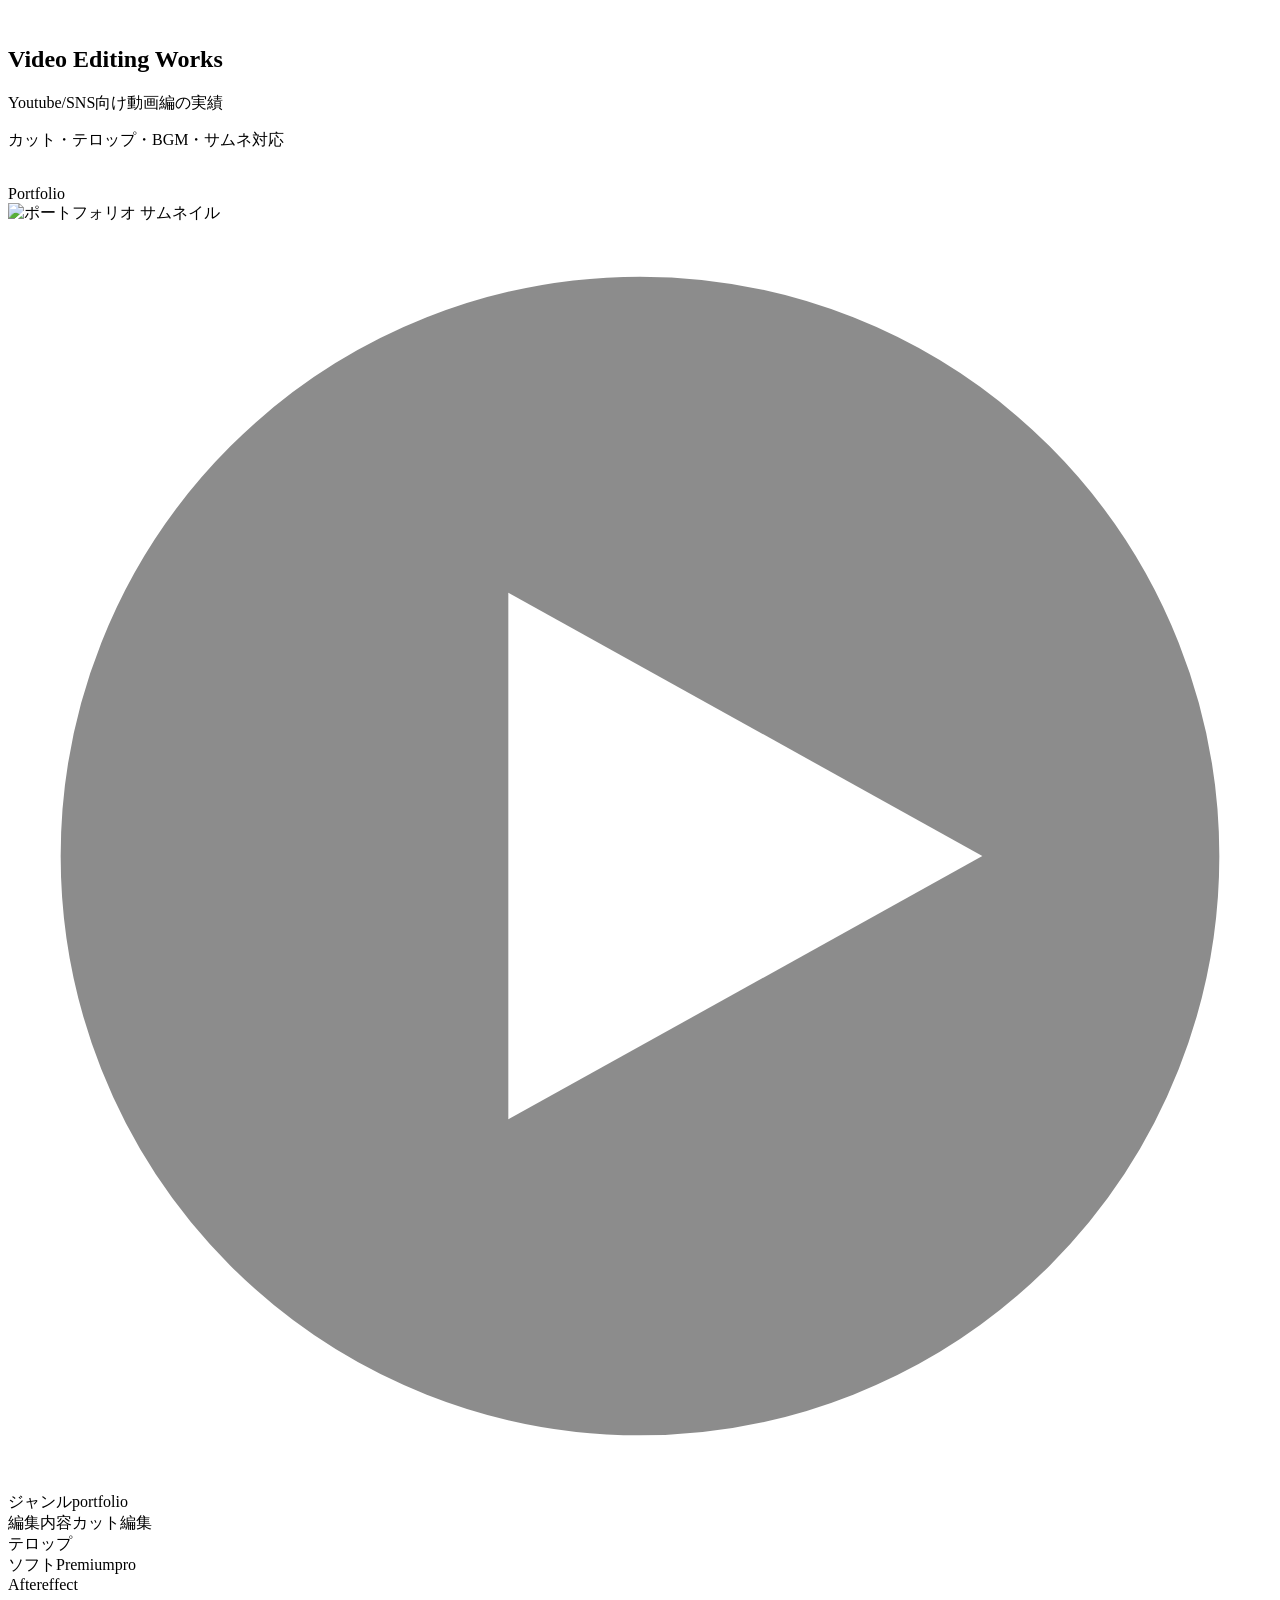
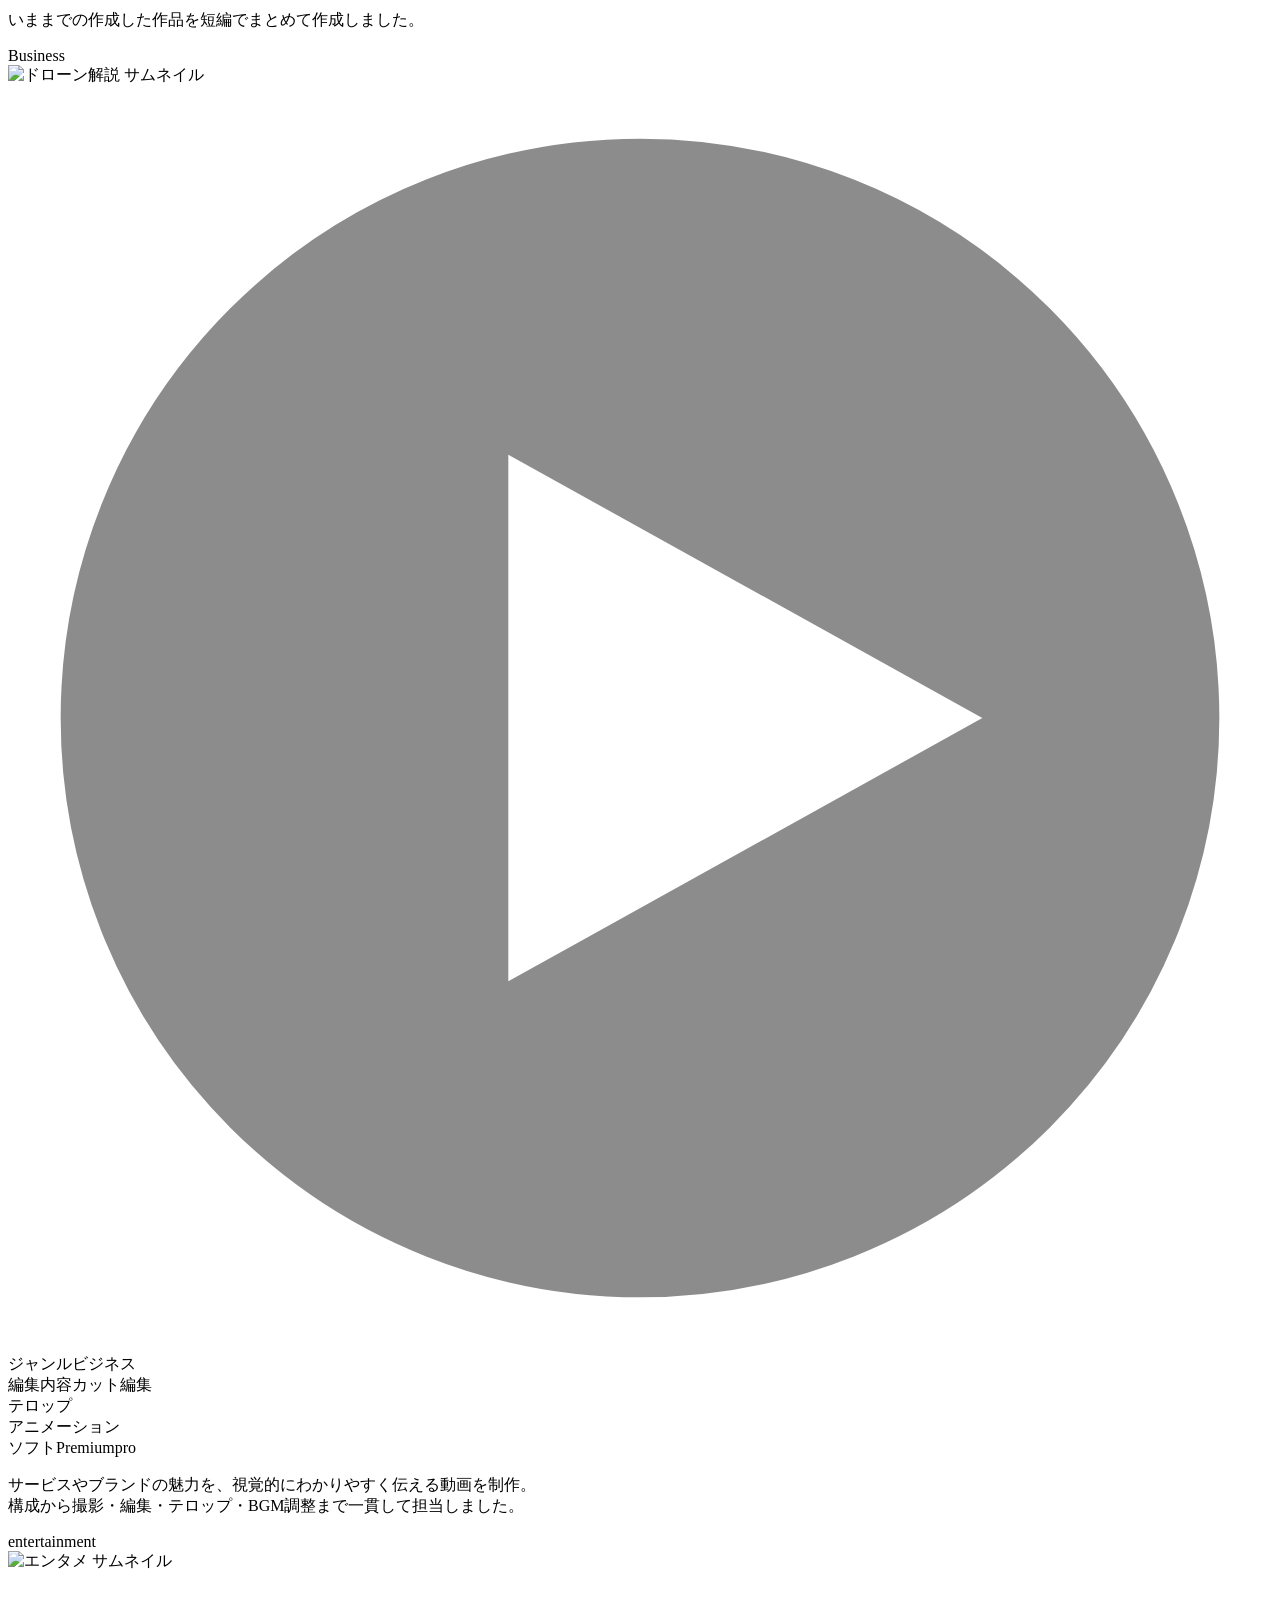
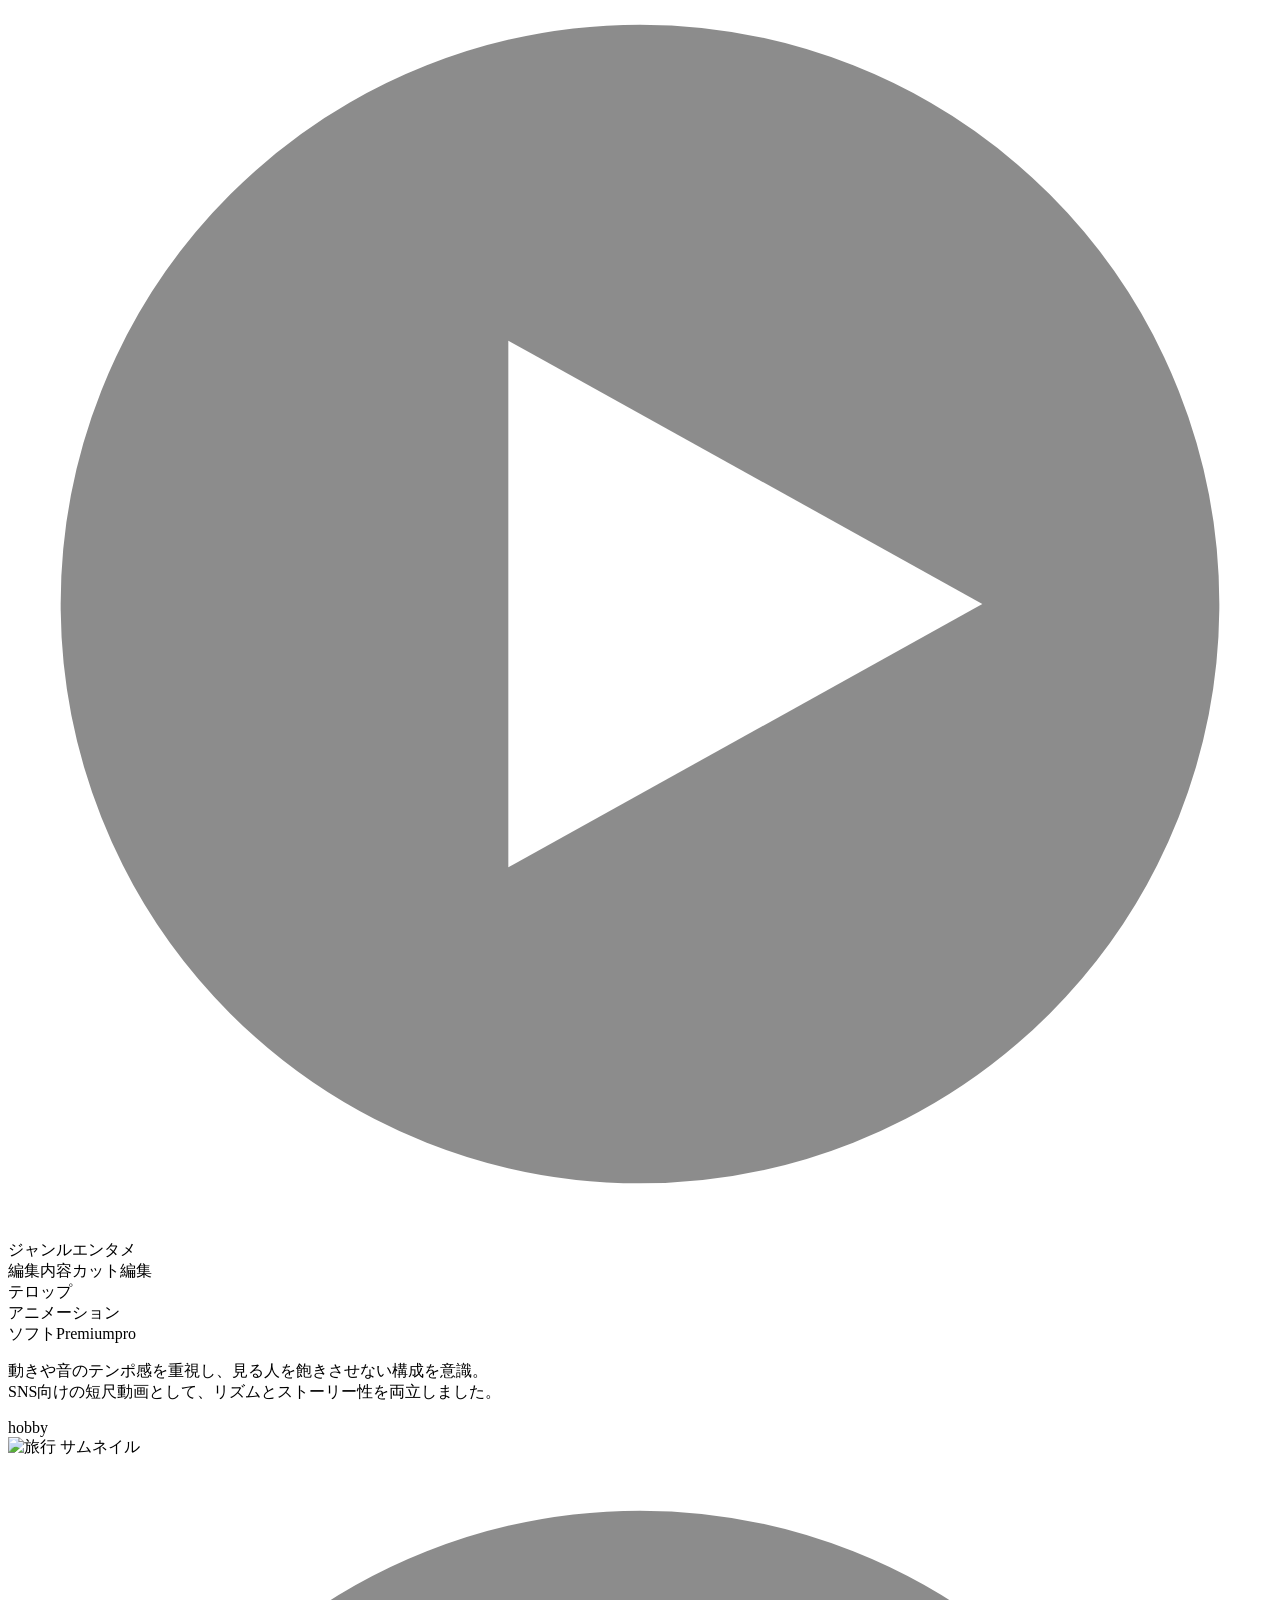
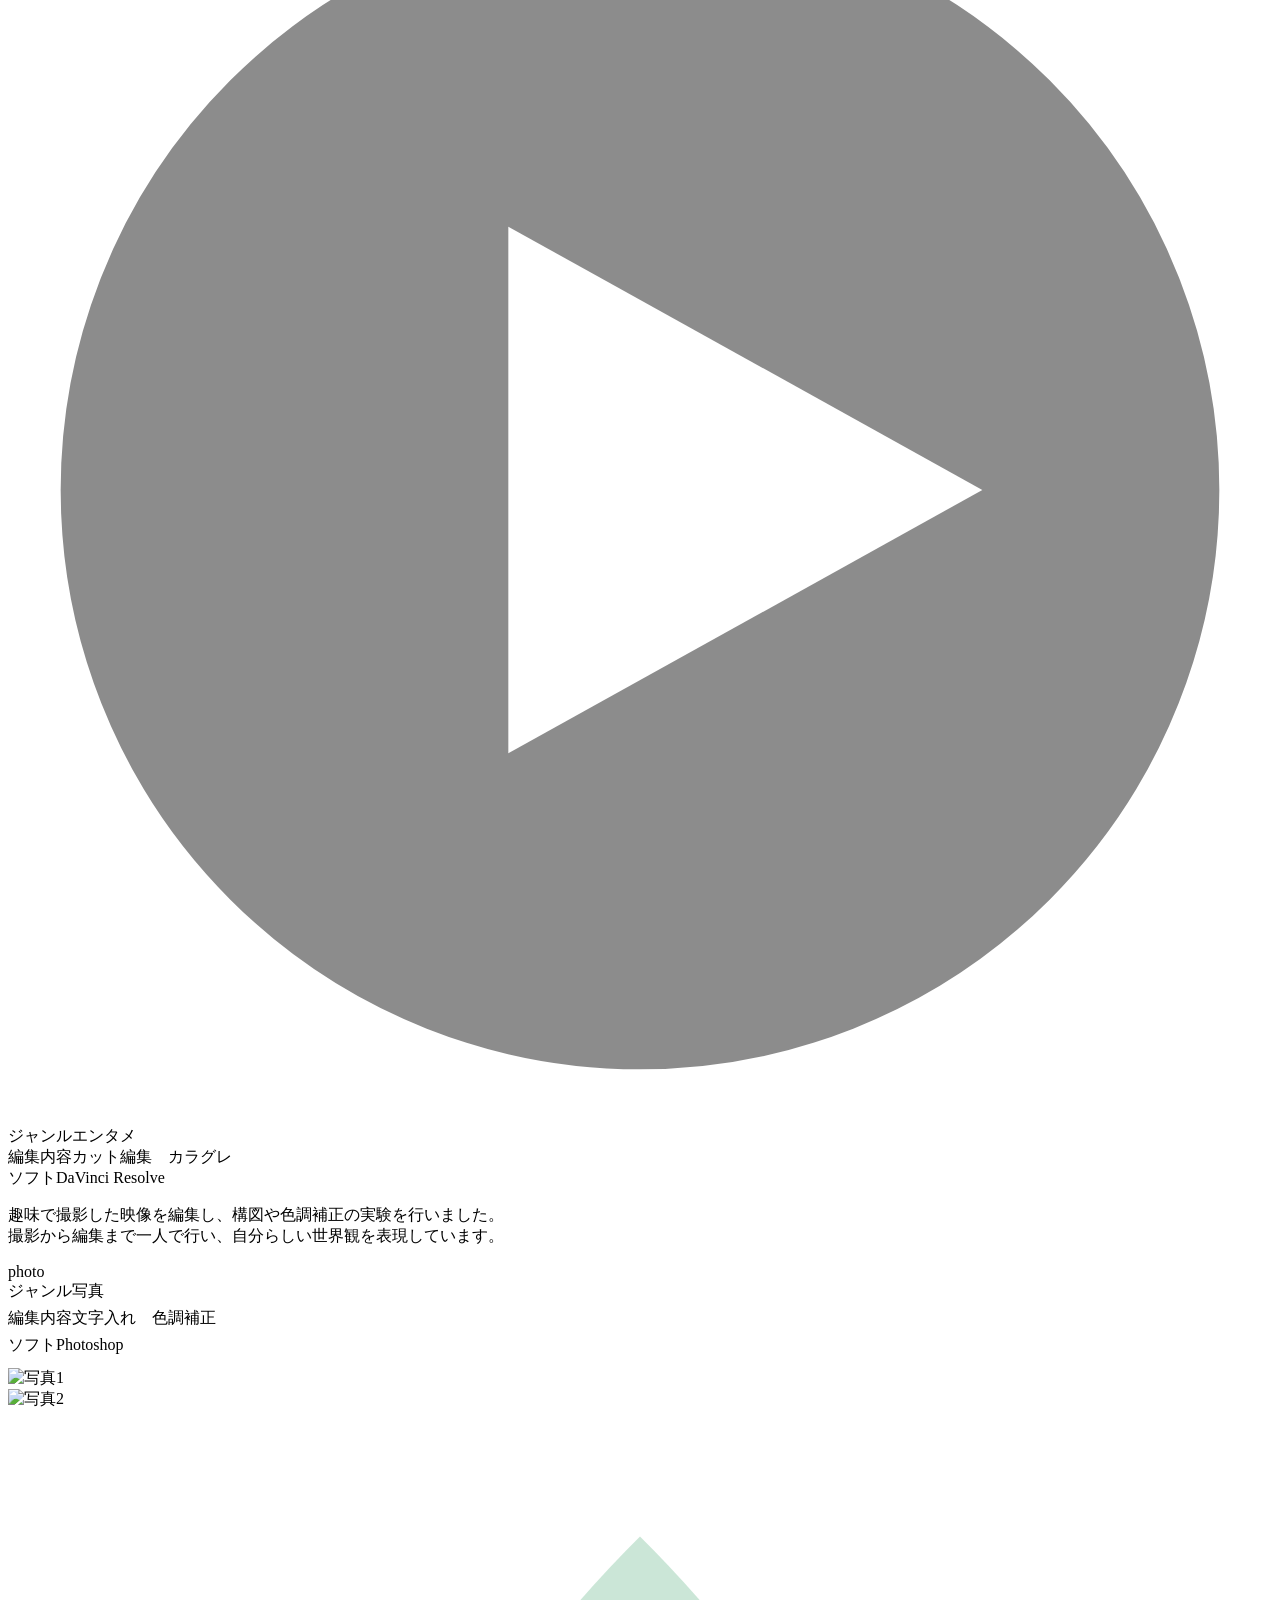
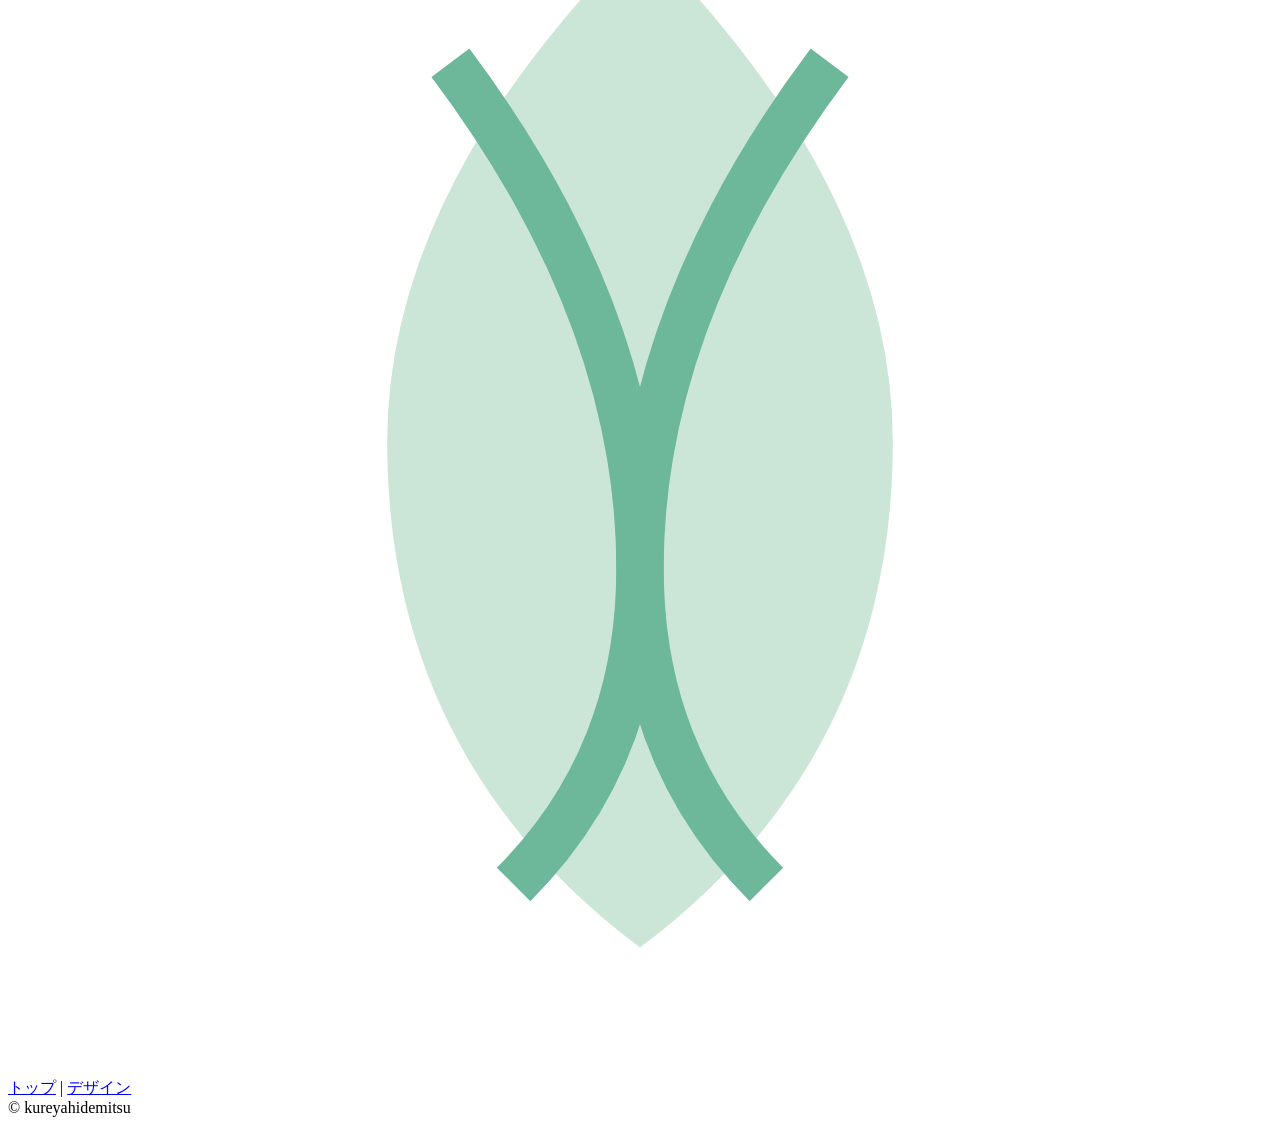
==== index.html @ 7ff2f2a1 "Update index.html" ====
<!DOCTYPE html>
<html lang="ja">
<head>
  <meta charset="UTF-8">
  <meta name="viewport" content="width=device-width, initial-scale=1.0">
  <title>Video Editing Works | kureyahidemitsu</title>
  <link rel="preconnect" href="https://fonts.googleapis.com">
  <link href="https://fonts.googleapis.com/css2?family=Montserrat:wght@400;600;700;800&family=Noto+Sans+JP:wght@400;500;700&family=Caveat:wght@500;700&display=swap" rel="stylesheet">
  <link rel="stylesheet" href="video-works.css">
</head>
<body>

  <div class="deco-circle deco-1"></div>
  <div class="deco-circle deco-2"></div>

  <!-- HERO -->
  <section class="page-hero">
    <div class="leaf-top"><img src="image/25232894.png" alt=""></div>
    <div class="hero-inner">
      <h1 class="page-hero-title">
        <span class="script">Video Editing </span><span class="bold">Works</span>
      </h1>
      <p class="page-hero-sub">Youtube/SNS向け動画編の実績</p>
      <p class="page-hero-tags">カット・テロップ・BGM・サムネ対応</p>
    </div>
    <div class="leaf-bottom"><img src="image/25232894.png" alt=""></div>
  </section>

  <!-- ════ PORTFOLIO ════ -->
  <div class="section-card">
    <div class="section-title">Portfolio</div>
    <div class="work-row">
      <!-- ▼ サムネクリックで動画再生 data-youtube="YouTube動画ID" -->
      <!-- ▼ サムネクリックでYouTubeを開く -->
      <div class="work-thumb video-trigger" data-url="https://www.youtube.com/watch?v=vGlNujuPwV0">
        <img src="image/portfolio.jpg" alt="ポートフォリオ サムネイル">
        <div class="play-btn">
          <svg viewBox="0 0 48 48"><circle cx="24" cy="24" r="23" fill="rgba(0,0,0,0.45)" stroke="#fff" stroke-width="2"/><polygon points="19,14 37,24 19,34" fill="#fff"/></svg>
        </div>
      </div>
      <div class="work-meta">
        <div class="meta-row"><span class="meta-label">ジャンル</span><span class="meta-value">portfolio</span></div>
        <div class="meta-row"><span class="meta-label">編集内容</span><span class="meta-value">カット編集<br>テロップ</span></div>
        <div class="meta-row"><span class="meta-label">ソフト</span><span class="meta-value">Premiumpro<br>Aftereffect</span></div>
      </div>
    </div>
    <p class="work-desc">いままでの作成した作品を短編でまとめて作成しました。</p>
  </div>

  <!-- ════ BUSINESS ════ -->
  <div class="section-card">
    <div class="section-title">Business</div>
    <div class="work-row">
      <!-- ▼ ビジネス動画 -->
      <div class="work-thumb video-trigger" data-url="https://www.youtube.com/watch?v=DeKPi0-vXBs">
        <img src="image/drone thumbnail.png" alt="ドローン解説 サムネイル">
        <div class="play-btn">
          <svg viewBox="0 0 48 48"><circle cx="24" cy="24" r="23" fill="rgba(0,0,0,0.45)" stroke="#fff" stroke-width="2"/><polygon points="19,14 37,24 19,34" fill="#fff"/></svg>
        </div>
      </div>
      <div class="work-meta">
        <div class="meta-row"><span class="meta-label">ジャンル</span><span class="meta-value">ビジネス</span></div>
        <div class="meta-row"><span class="meta-label">編集内容</span><span class="meta-value">カット編集<br>テロップ<br>アニメーション</span></div>
        <div class="meta-row"><span class="meta-label">ソフト</span><span class="meta-value">Premiumpro</span></div>
      </div>
    </div>
    <p class="work-desc">サービスやブランドの魅力を、視覚的にわかりやすく伝える動画を制作。<br>構成から撮影・編集・テロップ・BGM調整まで一貫して担当しました。</p>
  </div>

  <!-- ════ ENTERTAINMENT ════ -->
  <div class="section-card">
    <div class="section-title">entertainment</div>
    <div class="work-row">
      <!-- ▼ エンタメ動画 -->
      <div class="work-thumb video-trigger" data-url="https://www.youtube.com/watch?v=djldzQKYOsw">
        <img src="image/BookNook.png" alt="エンタメ サムネイル">
        <div class="play-btn">
          <svg viewBox="0 0 48 48"><circle cx="24" cy="24" r="23" fill="rgba(0,0,0,0.45)" stroke="#fff" stroke-width="2"/><polygon points="19,14 37,24 19,34" fill="#fff"/></svg>
        </div>
      </div>
      <div class="work-meta">
        <div class="meta-row"><span class="meta-label">ジャンル</span><span class="meta-value">エンタメ</span></div>
        <div class="meta-row"><span class="meta-label">編集内容</span><span class="meta-value">カット編集<br>テロップ<br>アニメーション</span></div>
        <div class="meta-row"><span class="meta-label">ソフト</span><span class="meta-value">Premiumpro</span></div>
      </div>
    </div>
    <p class="work-desc">動きや音のテンポ感を重視し、見る人を飽きさせない構成を意識。<br>SNS向けの短尺動画として、リズムとストーリー性を両立しました。</p>
  </div>

  <!-- ════ HOBBY（動画URLなし → play-btnなし） ════ -->
  <div class="section-card">
    <div class="section-title">hobby</div>
    <div class="work-row">
      <div class="work-thumb video-trigger" data-url="https://www.youtube.com/watch?v=djldzQKYOsw">
        <img src="image/Tottori Sand Dunes.jpeg" alt="旅行 サムネイル">
        <div class="play-btn">
          <svg viewBox="0 0 48 48"><circle cx="24" cy="24" r="23" fill="rgba(0,0,0,0.45)" stroke="#fff" stroke-width="2"/><polygon points="19,14 37,24 19,34" fill="#fff"/></svg>
        </div>
      </div>
      <div class="work-meta">
        <div class="meta-row"><span class="meta-label">ジャンル</span><span class="meta-value">エンタメ</span></div>
        <div class="meta-row"><span class="meta-label">編集内容</span><span class="meta-value">カット編集　カラグレ</span></div>
        <div class="meta-row"><span class="meta-label">ソフト</span><span class="meta-value">DaVinci Resolve</span></div>
      </div>
    </div>
    <p class="work-desc">趣味で撮影した映像を編集し、構図や色調補正の実験を行いました。<br>撮影から編集まで一人で行い、自分らしい世界観を表現しています。</p>
  </div>

  <!-- ════ PHOTO ════ -->
  <div class="section-card">
    <div class="section-title">photo</div>
    <div class="work-meta" style="margin-bottom:12px;">
      <div class="meta-row"><span class="meta-label">ジャンル</span><span class="meta-value">写真</span></div>
      <div class="meta-row" style="margin-top:6px;"><span class="meta-label">編集内容</span><span class="meta-value">文字入れ　色調補正</span></div>
      <div class="meta-row" style="margin-top:6px;"><span class="meta-label">ソフト</span><span class="meta-value">Photoshop</span></div>
    </div>
    <div class="photo-grid">
      <div class="photo-item"><img src="image/P1000456.jpg" alt="写真1"></div>
      <div class="photo-item"><img src="image/Okabe.jpg" alt="写真2"></div>
    </div>
  </div>

  <!-- FOOTER -->
  <footer class="footer-nav">
    <div class="footer-logo-placeholder">
      <svg viewBox="0 0 40 40" fill="none" xmlns="http://www.w3.org/2000/svg">
        <path d="M20 4 Q28 12 28 20 Q28 30 20 36 Q12 30 12 20 Q12 12 20 4Z" fill="#a8d5bc" opacity=".6"/>
        <path d="M14 8 Q20 16 20 24 Q20 30 16 34" stroke="#6db89a" stroke-width="1.5" fill="none"/>
        <path d="M26 8 Q20 16 20 24 Q20 30 24 34" stroke="#6db89a" stroke-width="1.5" fill="none"/>
      </svg>
    </div>
    <div class="footer-links">
      <a href="../index (1).html" class="footer-link">トップ</a>
      <span class="footer-link-sep">|</span>
      <a href="../DigitalDesign/index_design.html" class="footer-link">デザイン</a>
    </div>
    <span class="footer-copy">&copy; kureyahidemitsu</span>
  </footer>

  <script>
    // サムネクリック → YouTubeを新しいタブで開く
    document.querySelectorAll('.video-trigger').forEach(function(el) {
      el.addEventListener('click', function() {
        window.open(this.getAttribute('data-url'), '_blank');
      });
    });
  </script>

</body>
</html>
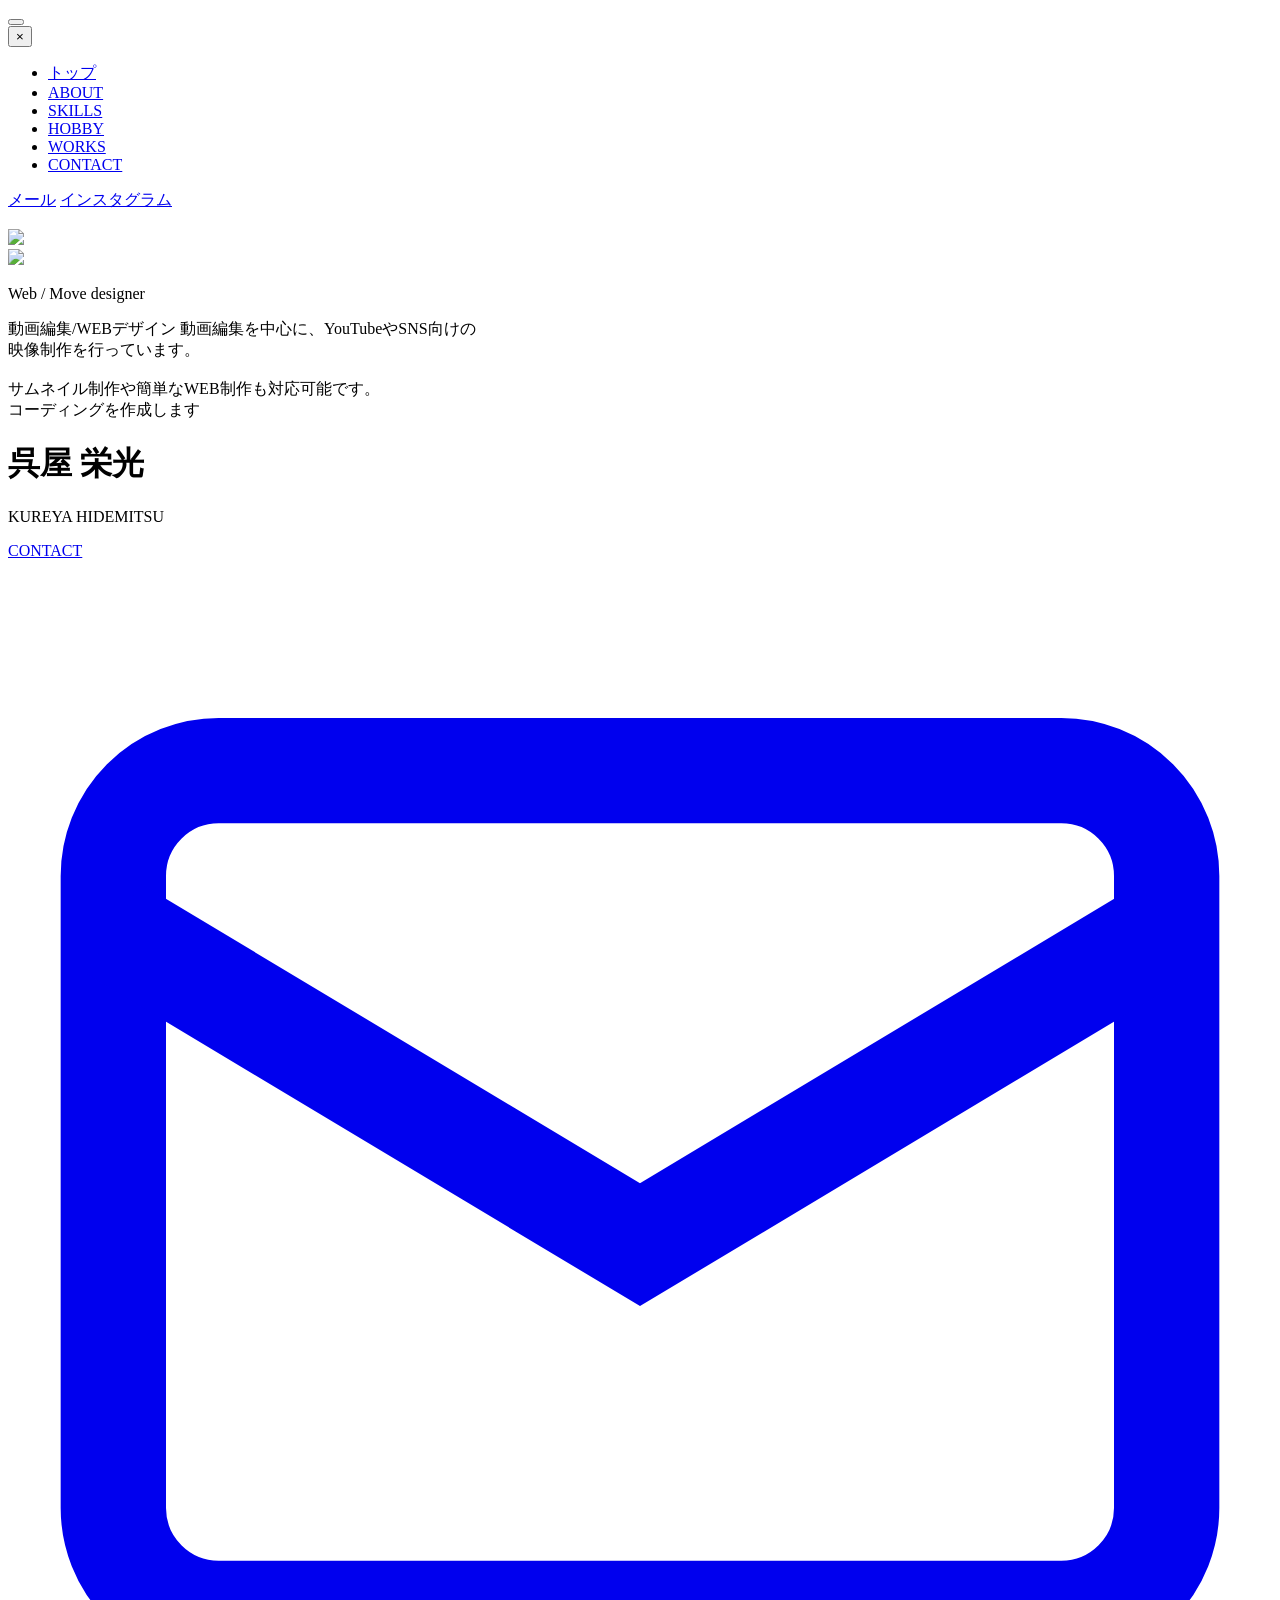
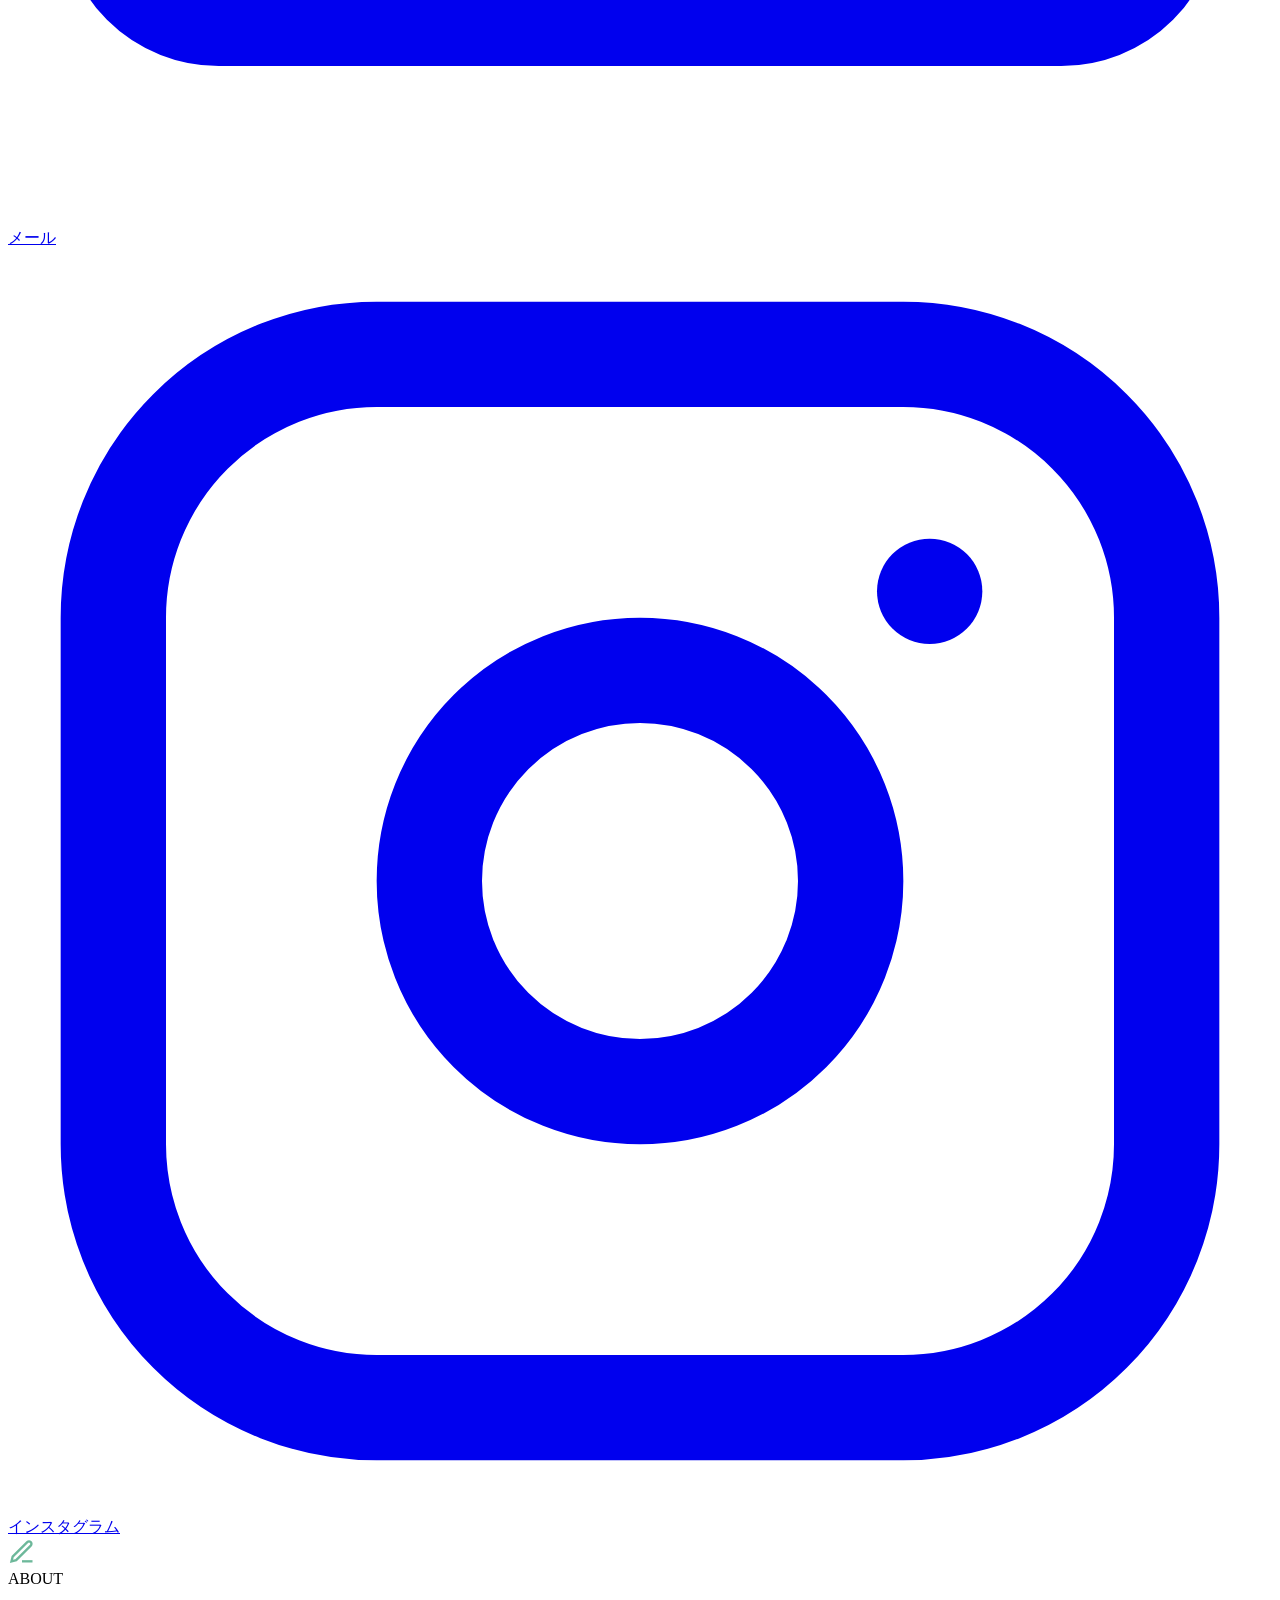
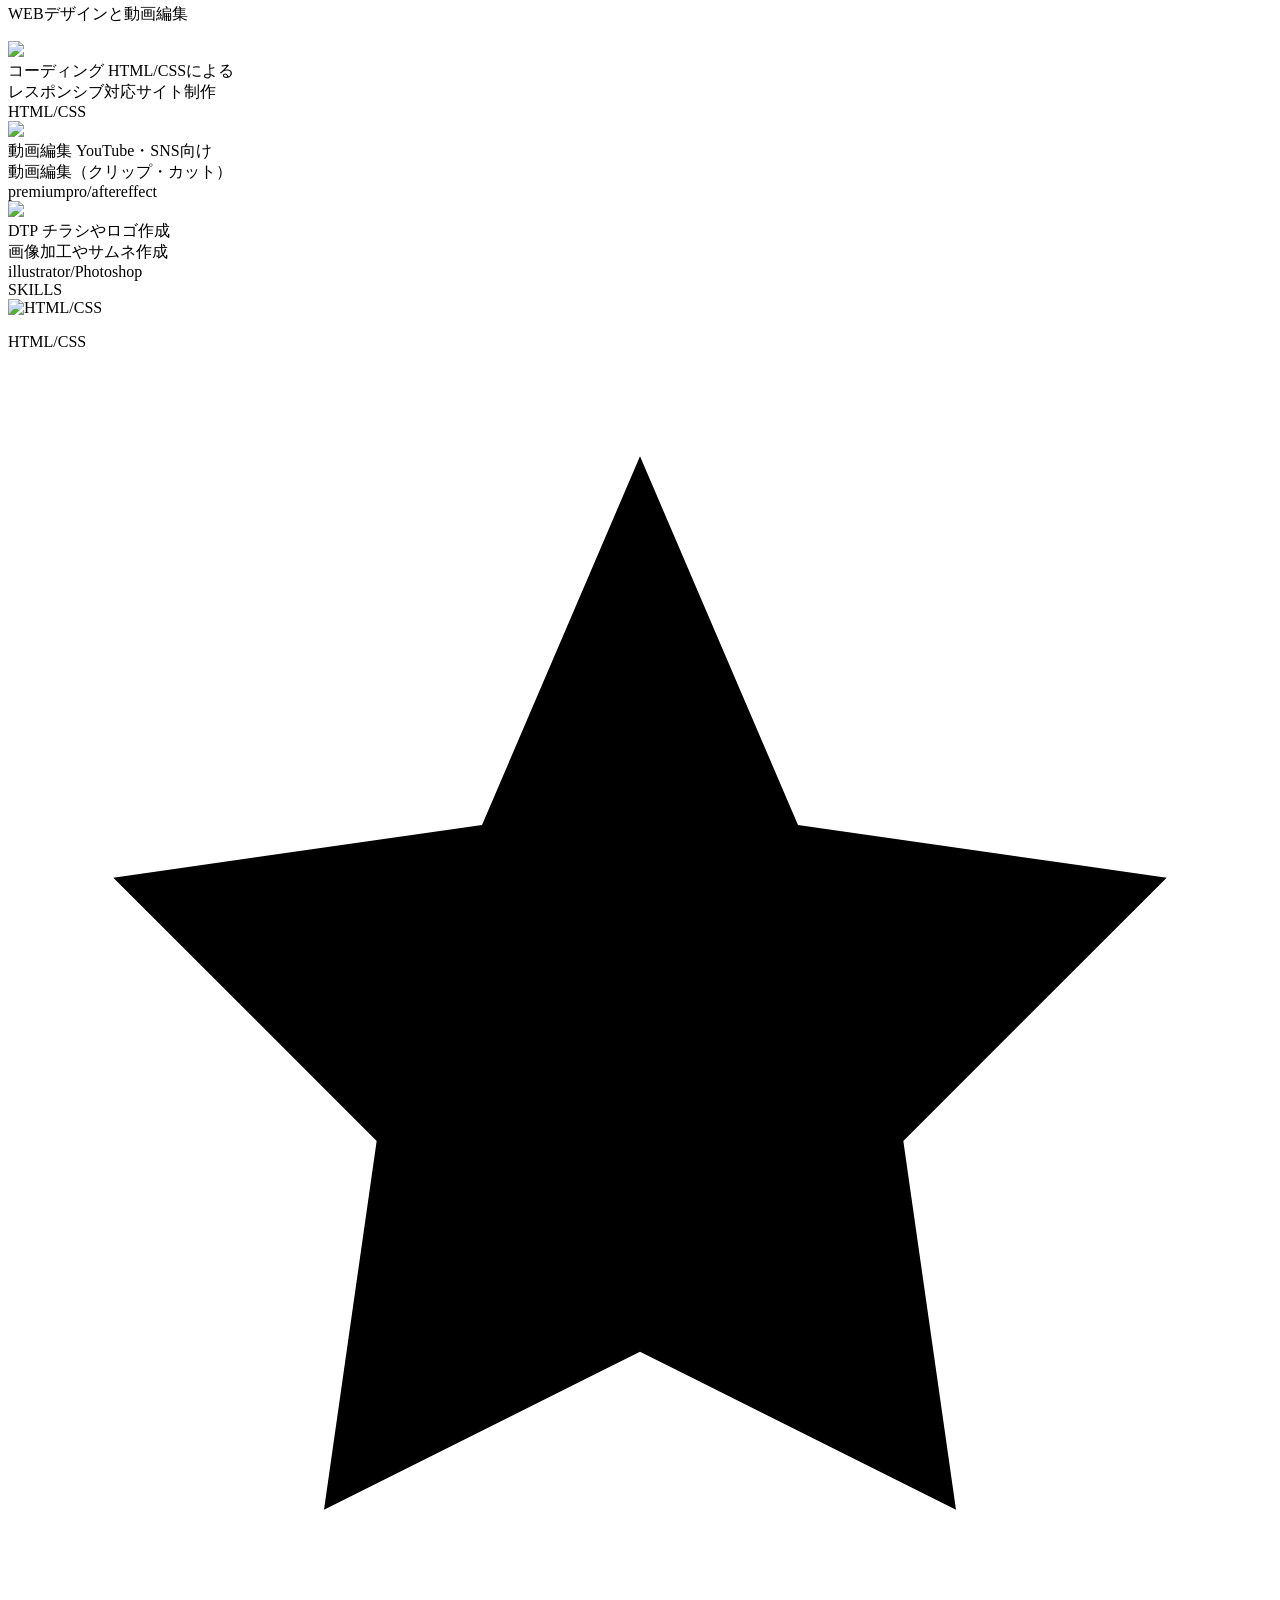
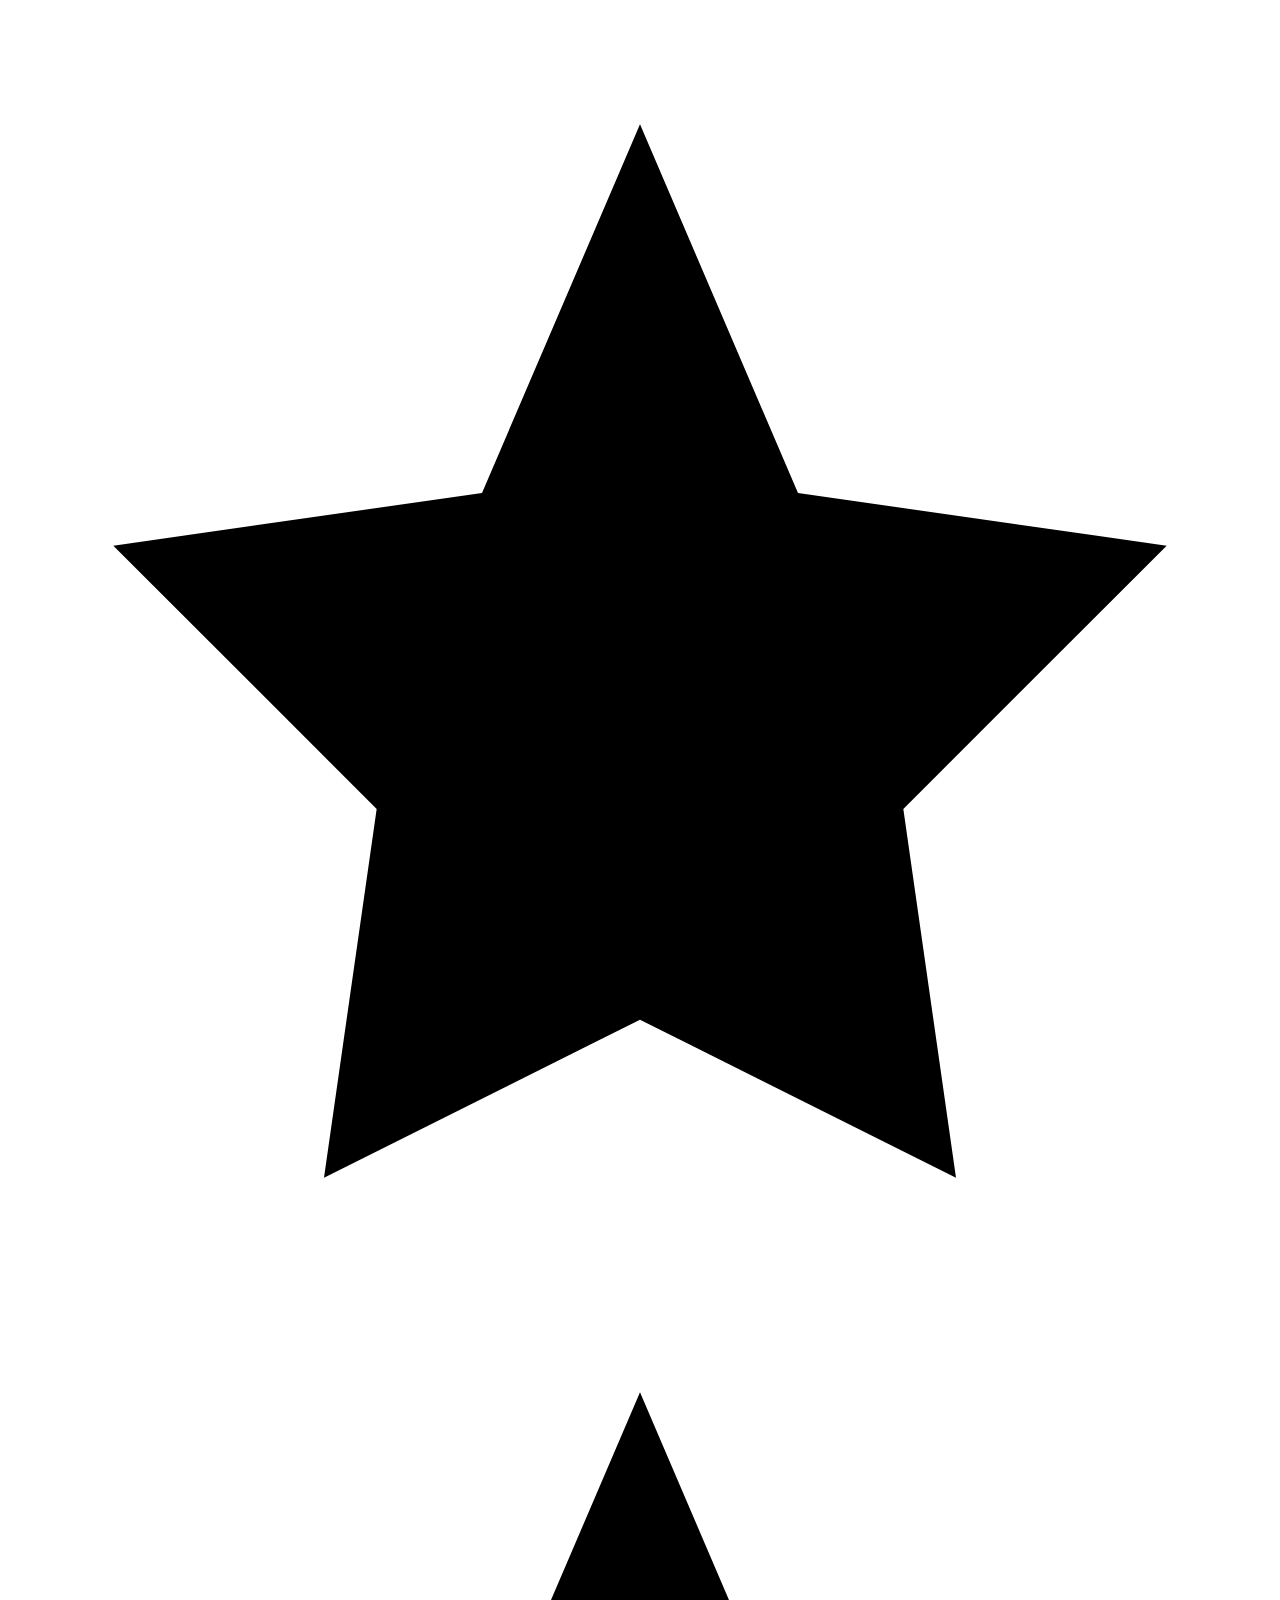
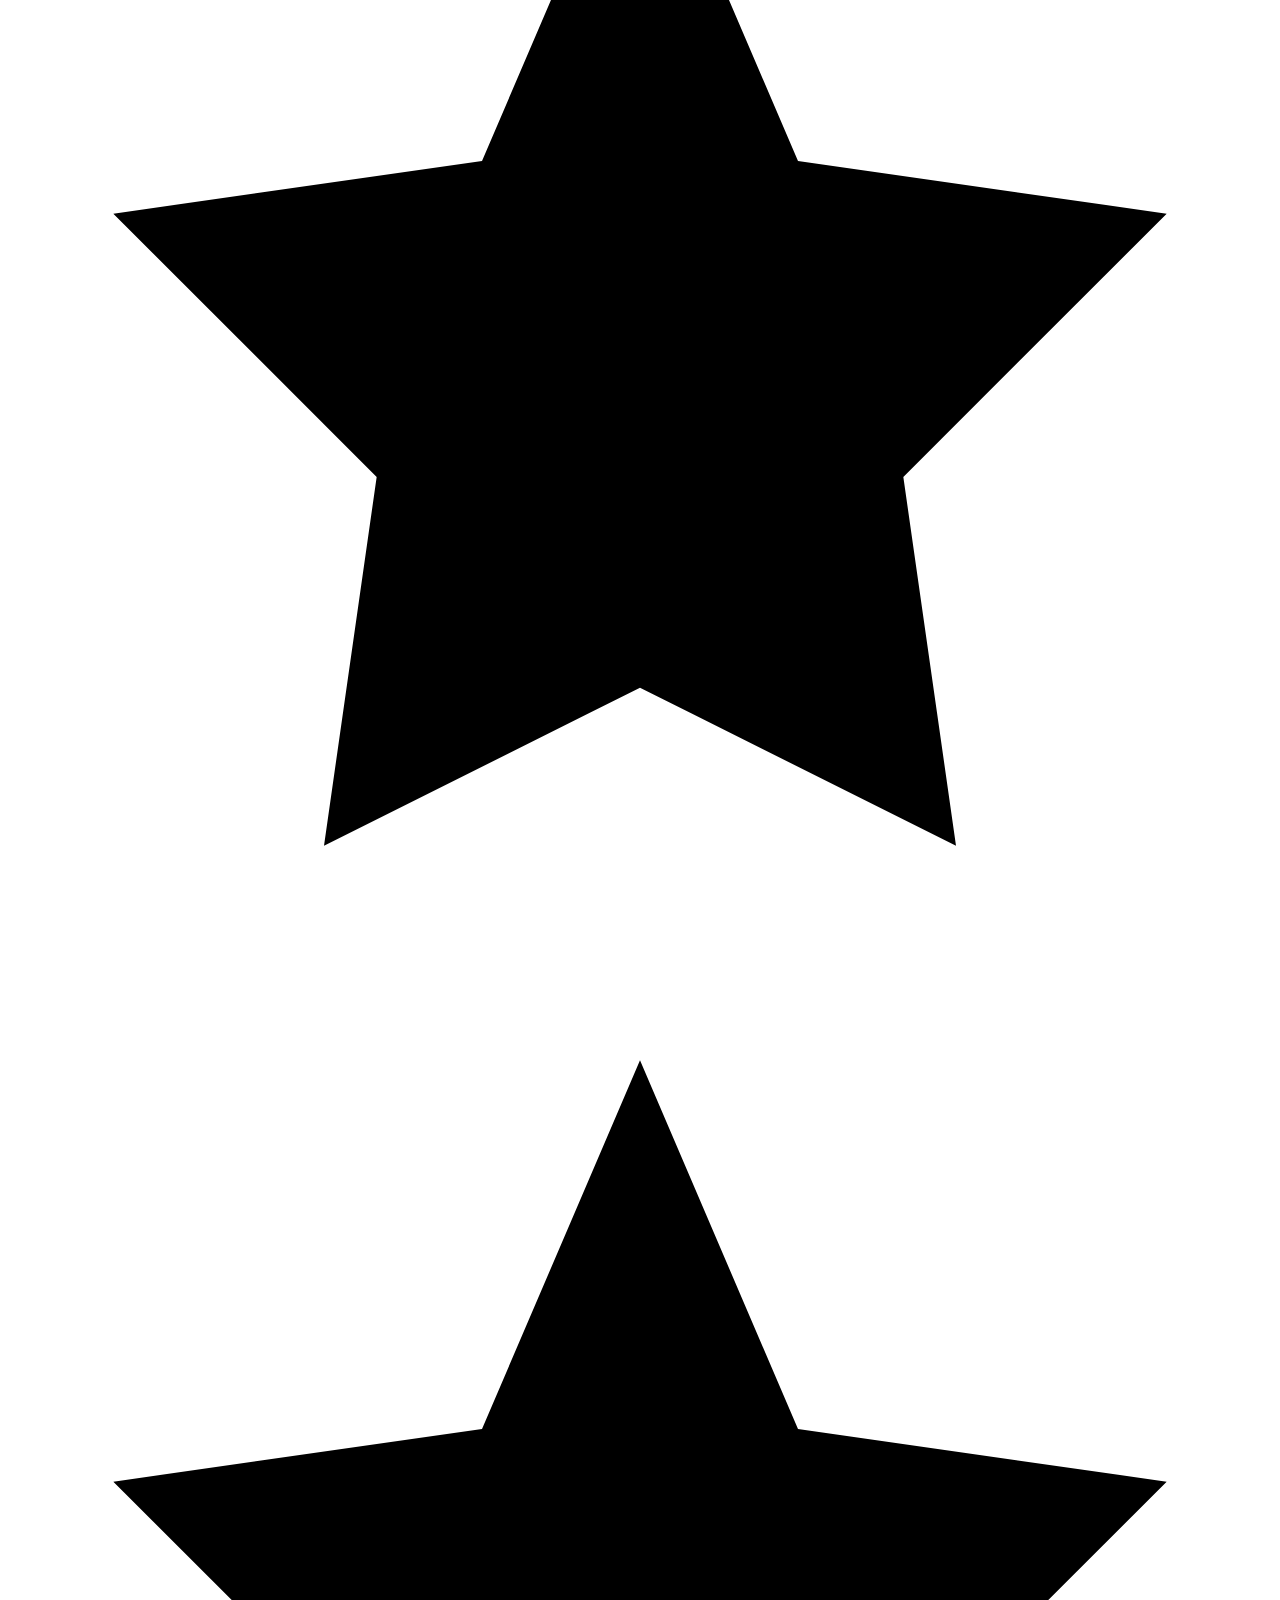
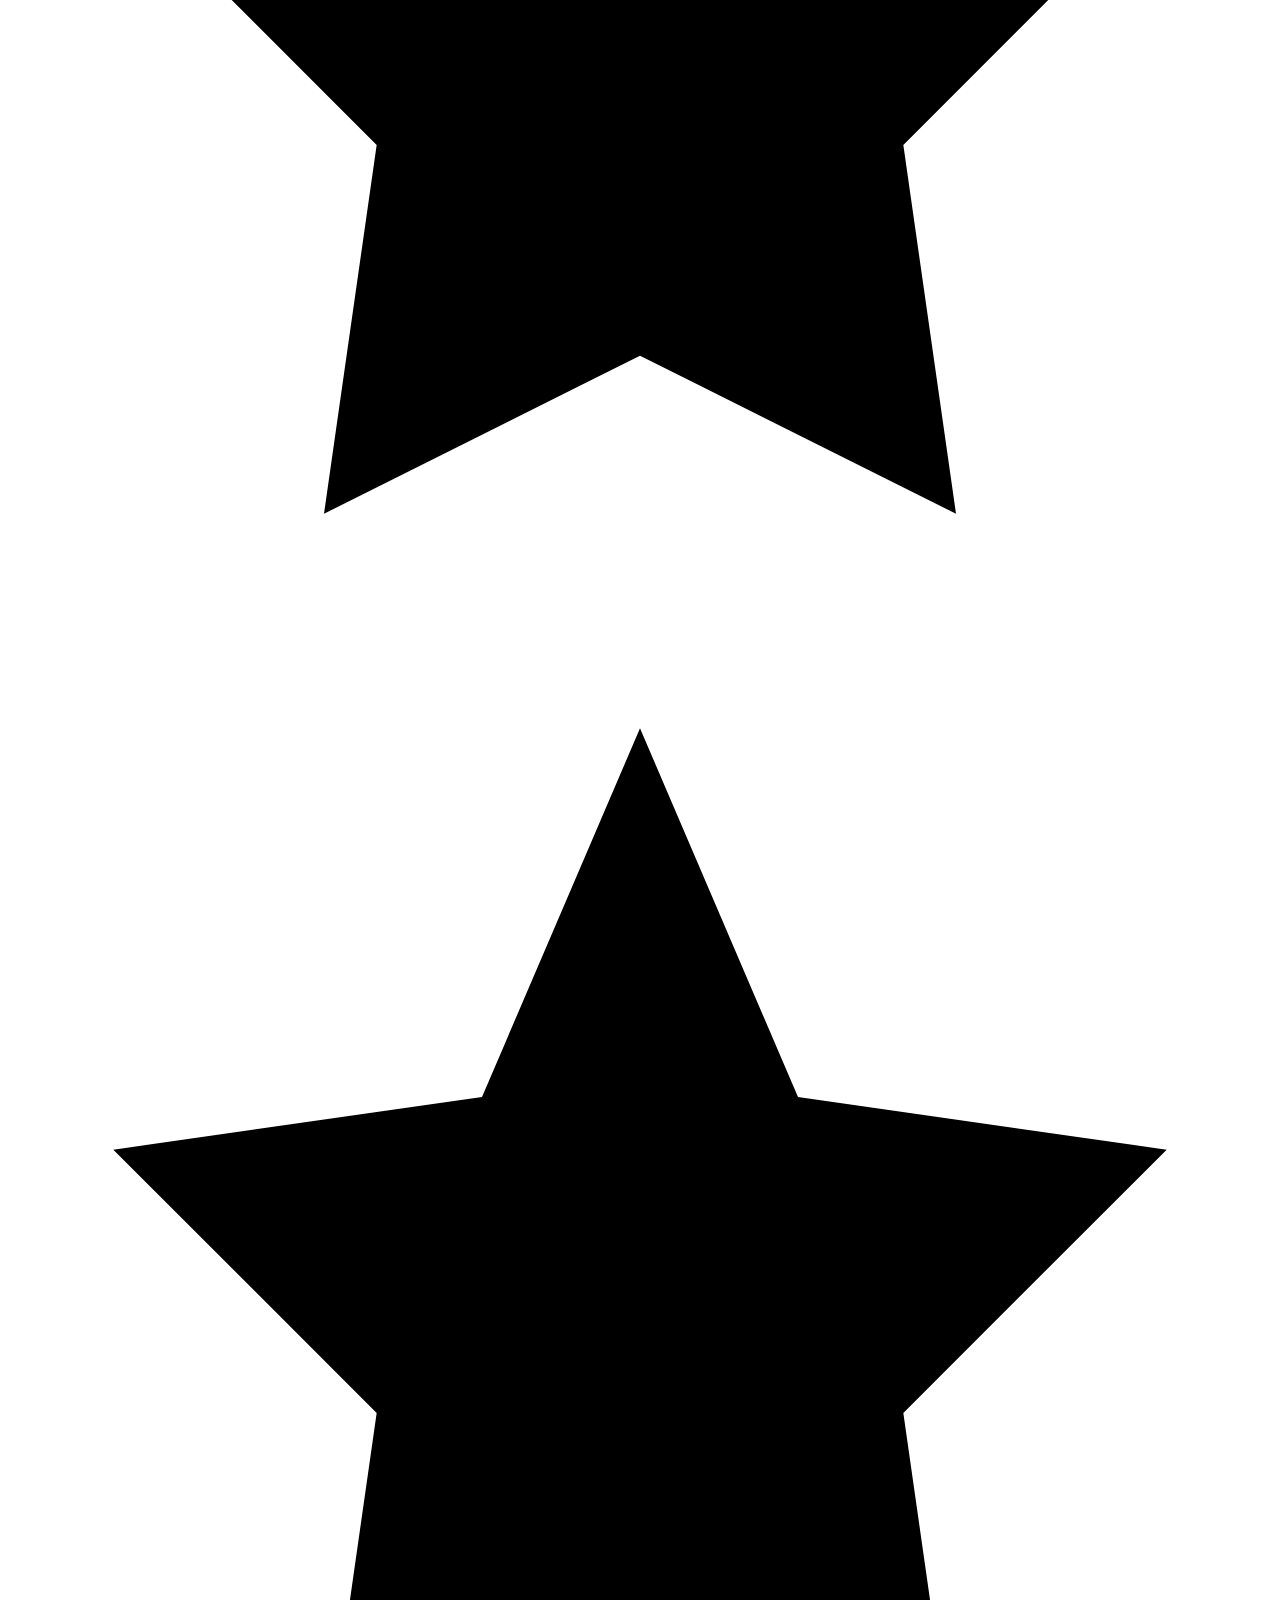
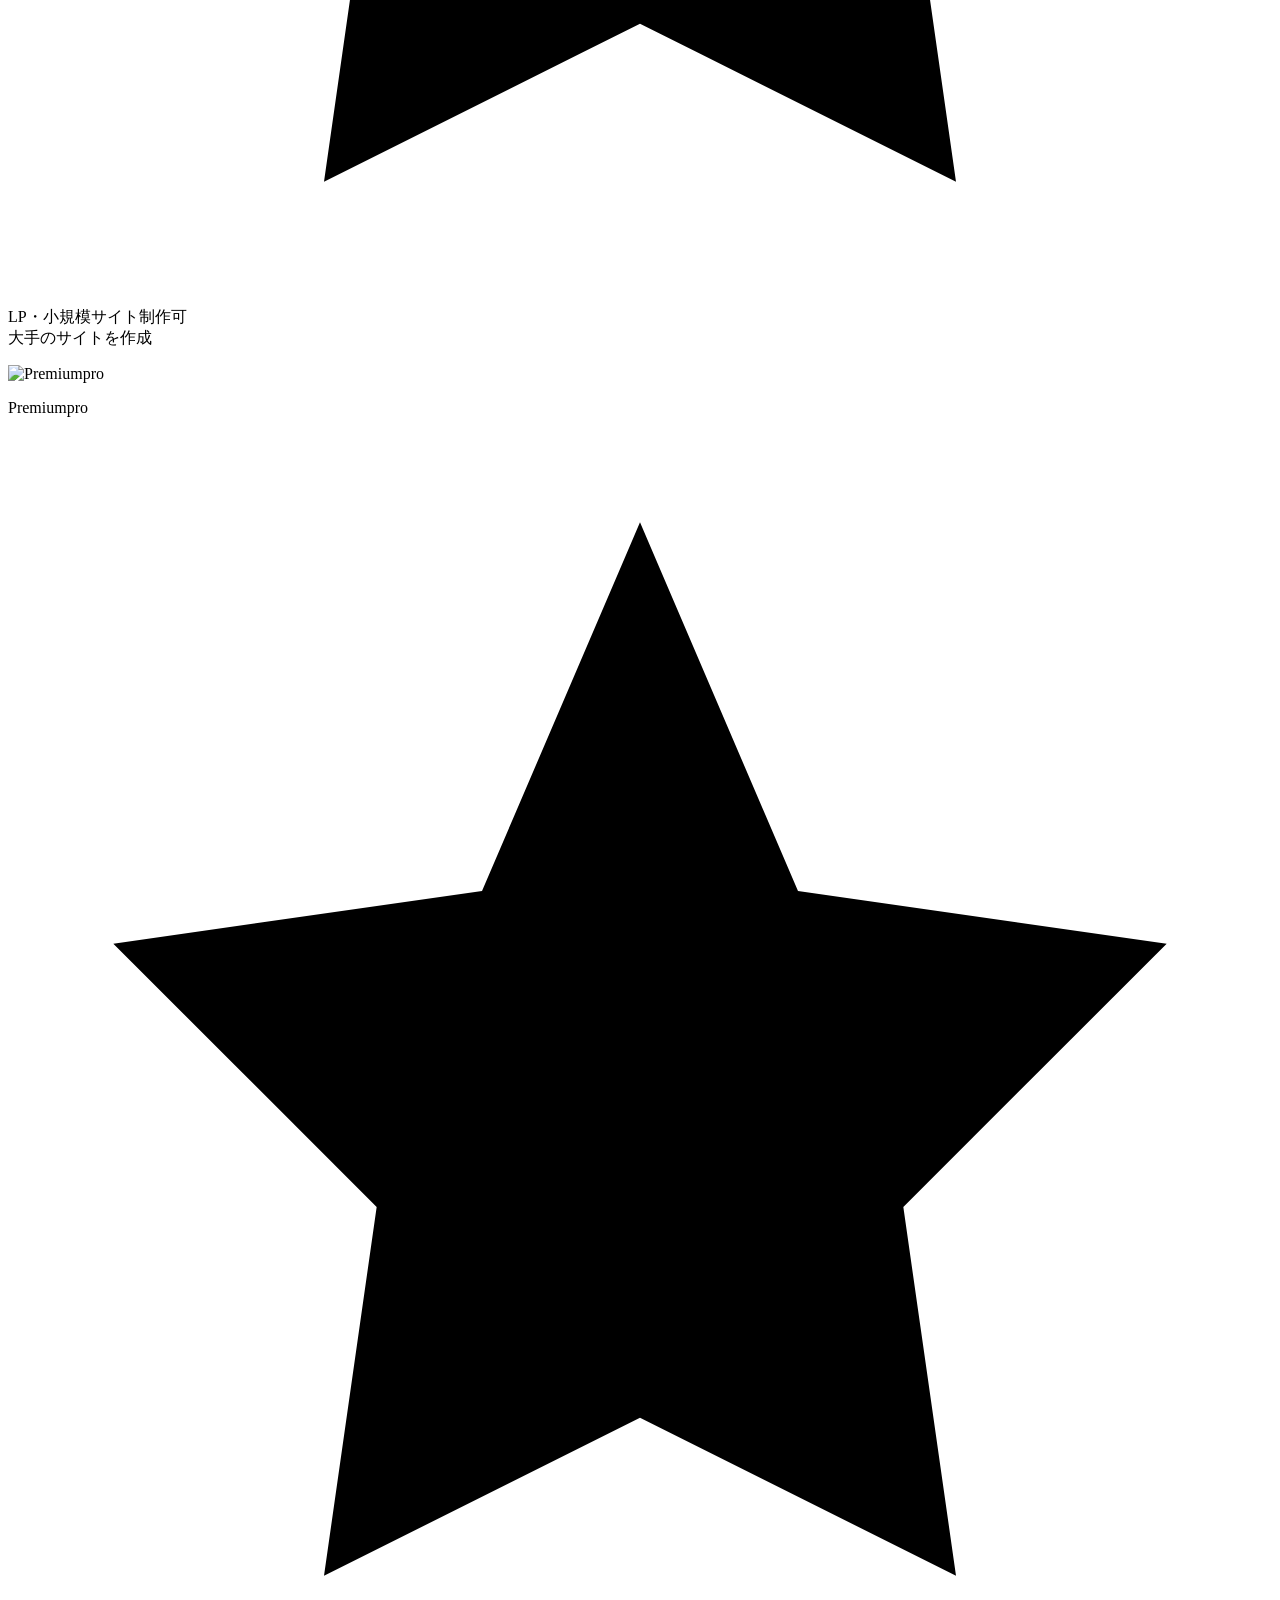
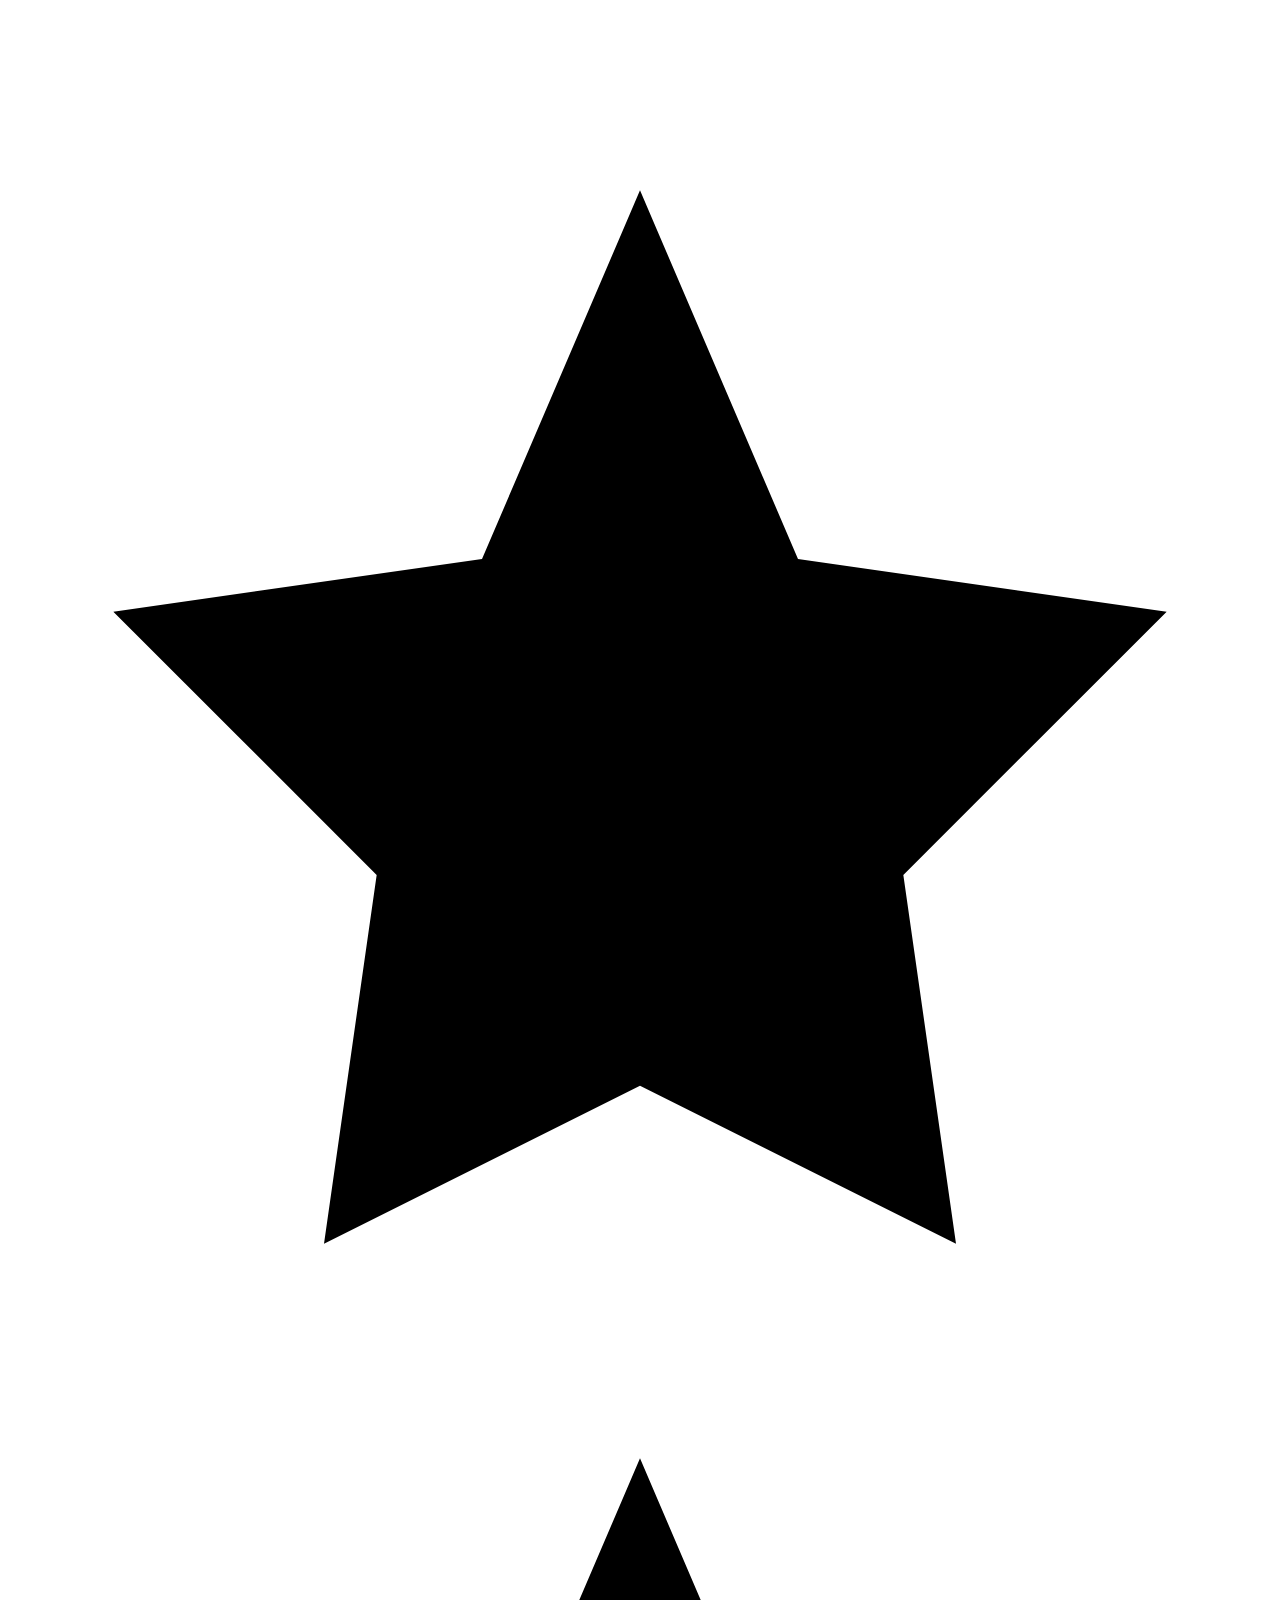
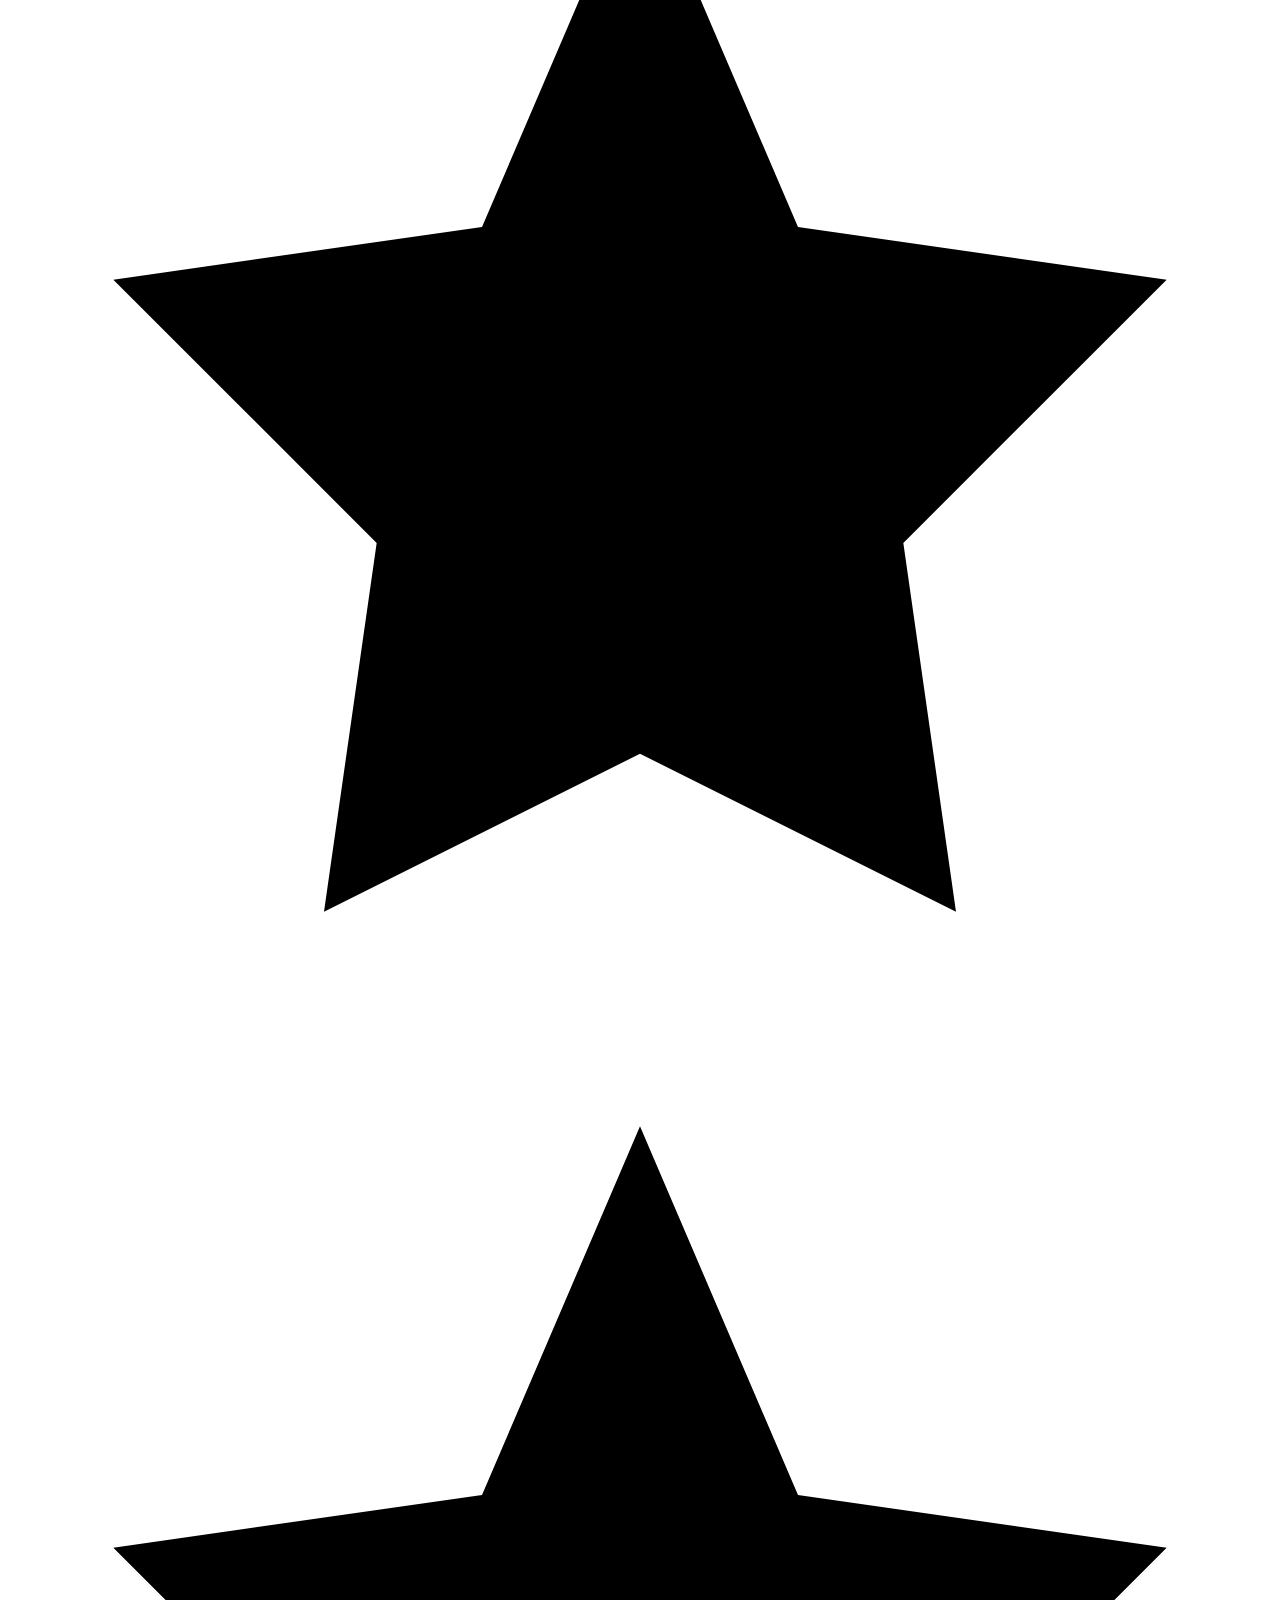
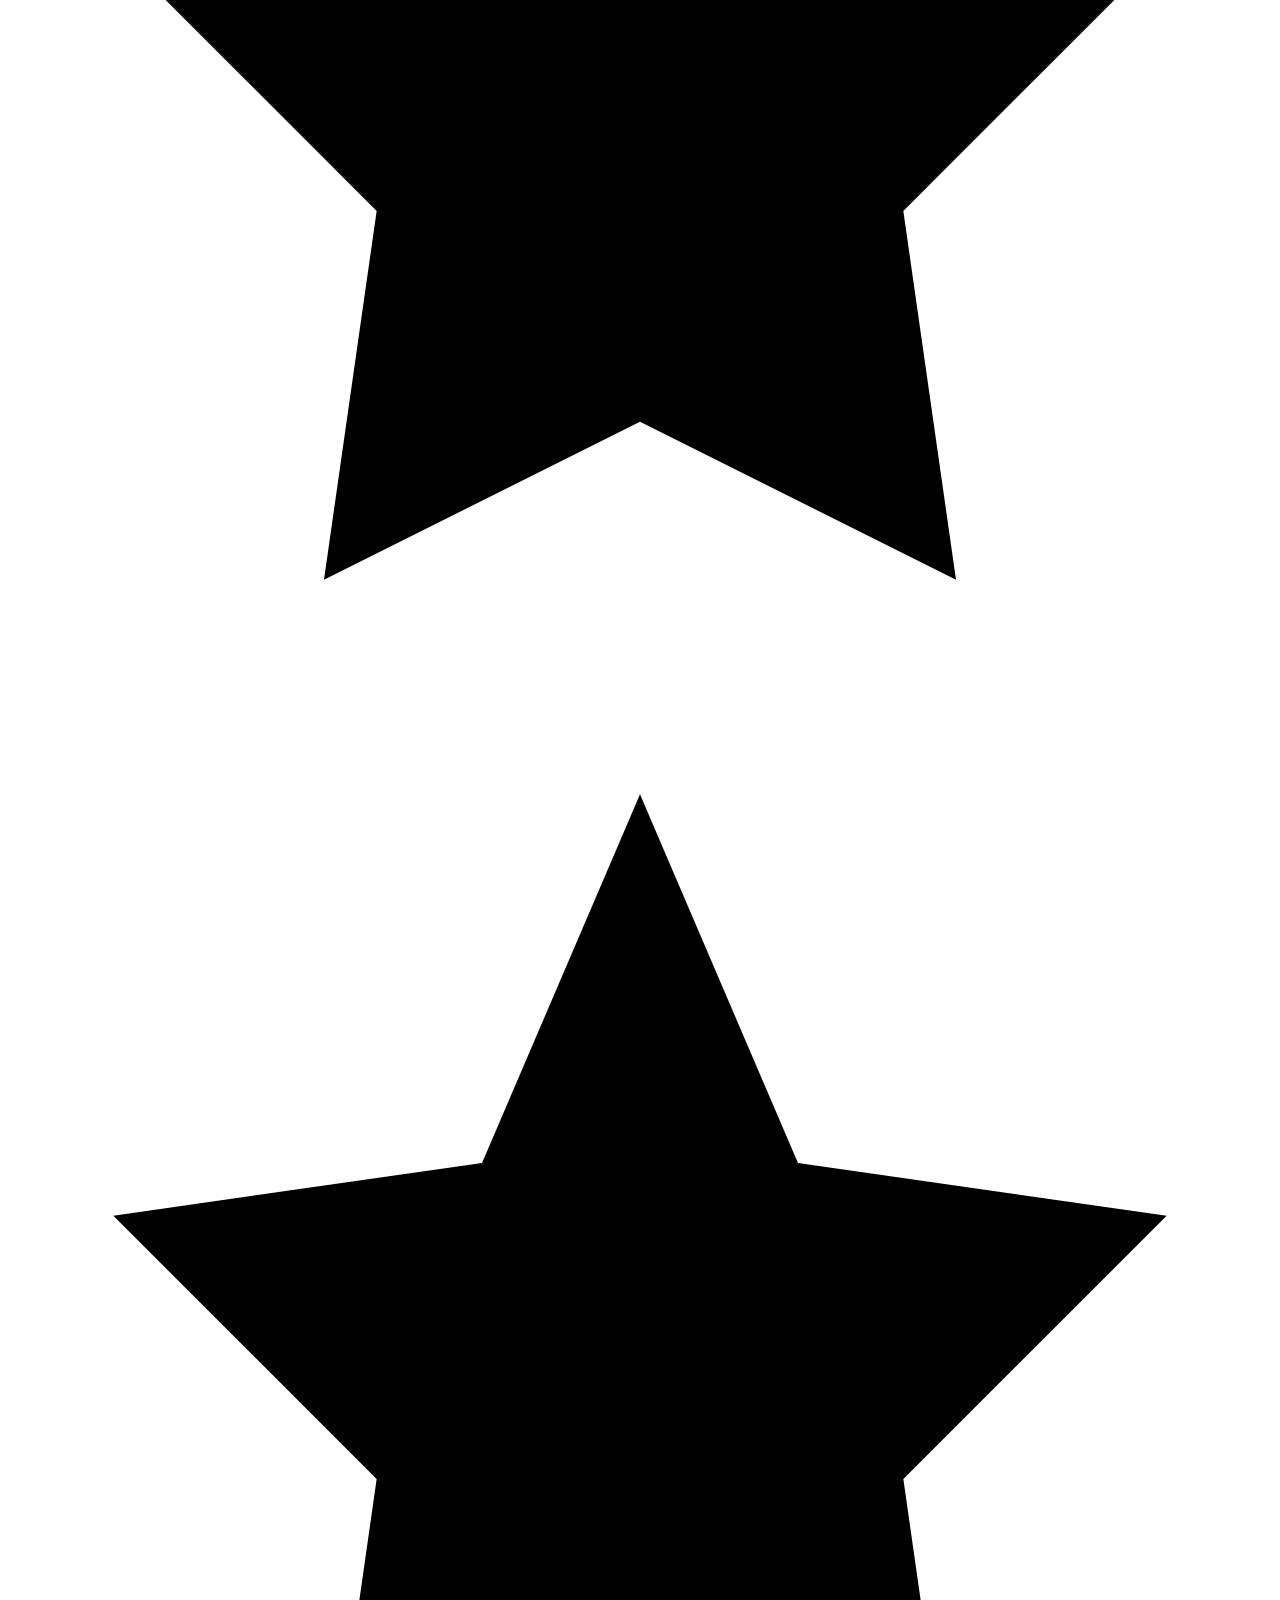
==== commit 81c415cd: "Update index.html" ====
--- a/index.html
+++ b/index.html
@@ -3,148 +3,331 @@
 <head>
   <meta charset="UTF-8">
   <meta name="viewport" content="width=device-width, initial-scale=1.0">
-  <title>Video Editing Works | kureyahidemitsu</title>
-  <link rel="preconnect" href="https://fonts.googleapis.com">
-  <link href="https://fonts.googleapis.com/css2?family=Montserrat:wght@400;600;700;800&family=Noto+Sans+JP:wght@400;500;700&family=Caveat:wght@500;700&display=swap" rel="stylesheet">
-  <link rel="stylesheet" href="video-works.css">
+  <title>呉屋 栄光 | Web / Move designer</title>
+  <link href="https://fonts.googleapis.com/css2?family=Noto+Sans+JP:wght@300;400;500;700&family=Montserrat:wght@400;600;700;900&family=Playfair+Display:wght@700&display=swap" rel="stylesheet">
+  <link rel="stylesheet" href="style.css?v=6">
 </head>
 <body>
 
-  <div class="deco-circle deco-1"></div>
-  <div class="deco-circle deco-2"></div>
-
-  <!-- HERO -->
-  <section class="page-hero">
-    <div class="leaf-top"><img src="image/25232894.png" alt=""></div>
-    <div class="hero-inner">
-      <h1 class="page-hero-title">
-        <span class="script">Video Editing </span><span class="bold">Works</span>
-      </h1>
-      <p class="page-hero-sub">Youtube/SNS向け動画編の実績</p>
-      <p class="page-hero-tags">カット・テロップ・BGM・サムネ対応</p>
-    </div>
-    <div class="leaf-bottom"><img src="image/25232894.png" alt=""></div>
-  </section>
-
-  <!-- ════ PORTFOLIO ════ -->
-  <div class="section-card">
-    <div class="section-title">Portfolio</div>
-    <div class="work-row">
-      <!-- ▼ サムネクリックで動画再生 data-youtube="YouTube動画ID" -->
-      <!-- ▼ サムネクリックでYouTubeを開く -->
-      <div class="work-thumb video-trigger" data-url="https://www.youtube.com/watch?v=vGlNujuPwV0">
-        <img src="image/portfolio.jpg" alt="ポートフォリオ サムネイル">
-        <div class="play-btn">
-          <svg viewBox="0 0 48 48"><circle cx="24" cy="24" r="23" fill="rgba(0,0,0,0.45)" stroke="#fff" stroke-width="2"/><polygon points="19,14 37,24 19,34" fill="#fff"/></svg>
-        </div>
-      </div>
-      <div class="work-meta">
-        <div class="meta-row"><span class="meta-label">ジャンル</span><span class="meta-value">portfolio</span></div>
-        <div class="meta-row"><span class="meta-label">編集内容</span><span class="meta-value">カット編集<br>テロップ</span></div>
-        <div class="meta-row"><span class="meta-label">ソフト</span><span class="meta-value">Premiumpro<br>Aftereffect</span></div>
-      </div>
-    </div>
-    <p class="work-desc">いままでの作成した作品を短編でまとめて作成しました。</p>
-  </div>
-
-  <!-- ════ BUSINESS ════ -->
-  <div class="section-card">
-    <div class="section-title">Business</div>
-    <div class="work-row">
-      <!-- ▼ ビジネス動画 -->
-      <div class="work-thumb video-trigger" data-url="https://www.youtube.com/watch?v=DeKPi0-vXBs">
-        <img src="image/drone thumbnail.png" alt="ドローン解説 サムネイル">
-        <div class="play-btn">
-          <svg viewBox="0 0 48 48"><circle cx="24" cy="24" r="23" fill="rgba(0,0,0,0.45)" stroke="#fff" stroke-width="2"/><polygon points="19,14 37,24 19,34" fill="#fff"/></svg>
-        </div>
-      </div>
-      <div class="work-meta">
-        <div class="meta-row"><span class="meta-label">ジャンル</span><span class="meta-value">ビジネス</span></div>
-        <div class="meta-row"><span class="meta-label">編集内容</span><span class="meta-value">カット編集<br>テロップ<br>アニメーション</span></div>
-        <div class="meta-row"><span class="meta-label">ソフト</span><span class="meta-value">Premiumpro</span></div>
-      </div>
-    </div>
-    <p class="work-desc">サービスやブランドの魅力を、視覚的にわかりやすく伝える動画を制作。<br>構成から撮影・編集・テロップ・BGM調整まで一貫して担当しました。</p>
-  </div>
-
-  <!-- ════ ENTERTAINMENT ════ -->
-  <div class="section-card">
-    <div class="section-title">entertainment</div>
-    <div class="work-row">
-      <!-- ▼ エンタメ動画 -->
-      <div class="work-thumb video-trigger" data-url="https://www.youtube.com/watch?v=djldzQKYOsw">
-        <img src="image/BookNook.png" alt="エンタメ サムネイル">
-        <div class="play-btn">
-          <svg viewBox="0 0 48 48"><circle cx="24" cy="24" r="23" fill="rgba(0,0,0,0.45)" stroke="#fff" stroke-width="2"/><polygon points="19,14 37,24 19,34" fill="#fff"/></svg>
-        </div>
-      </div>
-      <div class="work-meta">
-        <div class="meta-row"><span class="meta-label">ジャンル</span><span class="meta-value">エンタメ</span></div>
-        <div class="meta-row"><span class="meta-label">編集内容</span><span class="meta-value">カット編集<br>テロップ<br>アニメーション</span></div>
-        <div class="meta-row"><span class="meta-label">ソフト</span><span class="meta-value">Premiumpro</span></div>
-      </div>
-    </div>
-    <p class="work-desc">動きや音のテンポ感を重視し、見る人を飽きさせない構成を意識。<br>SNS向けの短尺動画として、リズムとストーリー性を両立しました。</p>
-  </div>
-
-  <!-- ════ HOBBY（動画URLなし → play-btnなし） ════ -->
-  <div class="section-card">
-    <div class="section-title">hobby</div>
-    <div class="work-row">
-      <div class="work-thumb video-trigger" data-url="https://www.youtube.com/watch?v=djldzQKYOsw">
-        <img src="image/Tottori Sand Dunes.jpeg" alt="旅行 サムネイル">
-        <div class="play-btn">
-          <svg viewBox="0 0 48 48"><circle cx="24" cy="24" r="23" fill="rgba(0,0,0,0.45)" stroke="#fff" stroke-width="2"/><polygon points="19,14 37,24 19,34" fill="#fff"/></svg>
-        </div>
-      </div>
-      <div class="work-meta">
-        <div class="meta-row"><span class="meta-label">ジャンル</span><span class="meta-value">エンタメ</span></div>
-        <div class="meta-row"><span class="meta-label">編集内容</span><span class="meta-value">カット編集　カラグレ</span></div>
-        <div class="meta-row"><span class="meta-label">ソフト</span><span class="meta-value">DaVinci Resolve</span></div>
-      </div>
-    </div>
-    <p class="work-desc">趣味で撮影した映像を編集し、構図や色調補正の実験を行いました。<br>撮影から編集まで一人で行い、自分らしい世界観を表現しています。</p>
-  </div>
-
-  <!-- ════ PHOTO ════ -->
-  <div class="section-card">
-    <div class="section-title">photo</div>
-    <div class="work-meta" style="margin-bottom:12px;">
-      <div class="meta-row"><span class="meta-label">ジャンル</span><span class="meta-value">写真</span></div>
-      <div class="meta-row" style="margin-top:6px;"><span class="meta-label">編集内容</span><span class="meta-value">文字入れ　色調補正</span></div>
-      <div class="meta-row" style="margin-top:6px;"><span class="meta-label">ソフト</span><span class="meta-value">Photoshop</span></div>
-    </div>
-    <div class="photo-grid">
-      <div class="photo-item"><img src="image/P1000456.jpg" alt="写真1"></div>
-      <div class="photo-item"><img src="image/Okabe.jpg" alt="写真2"></div>
-    </div>
-  </div>
-
-  <!-- FOOTER -->
-  <footer class="footer-nav">
-    <div class="footer-logo-placeholder">
-      <svg viewBox="0 0 40 40" fill="none" xmlns="http://www.w3.org/2000/svg">
-        <path d="M20 4 Q28 12 28 20 Q28 30 20 36 Q12 30 12 20 Q12 12 20 4Z" fill="#a8d5bc" opacity=".6"/>
-        <path d="M14 8 Q20 16 20 24 Q20 30 16 34" stroke="#6db89a" stroke-width="1.5" fill="none"/>
-        <path d="M26 8 Q20 16 20 24 Q20 30 24 34" stroke="#6db89a" stroke-width="1.5" fill="none"/>
-      </svg>
-    </div>
-    <div class="footer-links">
-      <a href="../index (1).html" class="footer-link">トップ</a>
-      <span class="footer-link-sep">|</span>
-      <a href="../DigitalDesign/index_design.html" class="footer-link">デザイン</a>
-    </div>
-    <span class="footer-copy">&copy; kureyahidemitsu</span>
-  </footer>
-
-  <script>
-    // サムネクリック → YouTubeを新しいタブで開く
-    document.querySelectorAll('.video-trigger').forEach(function(el) {
-      el.addEventListener('click', function() {
-        window.open(this.getAttribute('data-url'), '_blank');
-      });
-    });
-  </script>
-
+<!-- HAMBURGER MENU -->
+<nav class="hamburger-nav">
+  <button class="hamburger-btn" id="hamburgerBtn" aria-label="メニューを開く">
+    <span class="hamburger-line"></span>
+    <span class="hamburger-line"></span>
+    <span class="hamburger-line"></span>
+  </button>
+  <div class="menu-overlay" id="menuOverlay">
+    <div class="menu-panel">
+      <button class="menu-close" id="menuClose" aria-label="メニューを閉じる">&times;</button>
+      <ul class="menu-list">
+        <li><a href="#hero" class="menu-item">トップ</a></li>
+        <li><a href="#about" class="menu-item">ABOUT</a></li>
+        <li><a href="#skills" class="menu-item">SKILLS</a></li>
+        <li><a href="#hobby" class="menu-item">HOBBY</a></li>
+        <li><a href="#works" class="menu-item">WORKS</a></li>
+        <li><a href="contact/contact .html" class="menu-item menu-contact">CONTACT</a></li>
+      </ul>
+      <div class="menu-footer-links">
+        <a href="contact/contact .html">メール</a>
+        <a href="https://www.instagram.com/kureyahide?igsh=MTZmNWU5eGhoM2lrbw==">インスタグラム</a>
+      </div>
+    </div>
+  </div>
+</nav>
+
+<!-- HERO -->
+<header class="hero" id="hero">
+  <!-- スマホ用ヒーローバナー画像 -->
+  <div class="hero-banner-sp">
+    <img src="02_Assets/Picture/Home page (for smartphones)/kanashi-YRgaOQkuhLE-unsplash.jpg" alt="">
+  </div>
+  <div class="hero-avatars">
+    <div class="avatar-photo"><img src="02_Assets/Picture/dog-6394502_1280.jpg"></div>
+    <div class="avatar-illust"><img src="02_Assets/Picture/self icon.jpg"></div>
+  </div>
+  <div class="hero-content">
+    <p class="hero-role">Web / Move designer</p>
+    <p class="hero-desc">
+      動画編集/WEBデザイン 動画編集を中心に、YouTubeやSNS向けの<br>
+      映像制作を行っています。<br><br>
+      サムネイル制作や簡単なWEB制作も対応可能です。<br>
+      コーディングを作成します
+    </p>
+    <h1 class="hero-name-jp">呉屋 栄光</h1>
+    <p class="hero-name-en">KUREYA HIDEMITSU</p>
+    <div class="hero-actions">
+      <a href="contact/contact .html" class="btn-contact">CONTACT</a>
+    </div>
+    <div class="hero-links">
+      <a href="contact/contact .html" class="hero-link">
+        <svg viewBox="0 0 24 24" fill="none" stroke="currentColor" stroke-width="2">
+          <rect x="2" y="4" width="20" height="16" rx="2"/>
+          <path d="M2 7l10 6 10-6"/>
+        </svg>
+        メール
+      </a>
+      <a href="https://www.instagram.com/kureyahide?igsh=MTZmNWU5eGhoM2lrbw==" class="hero-link">
+        <svg viewBox="0 0 24 24" fill="none" stroke="currentColor" stroke-width="2">
+          <rect x="2" y="2" width="20" height="20" rx="5"/>
+          <circle cx="12" cy="12" r="4"/>
+          <circle cx="17.5" cy="6.5" r="1" fill="currentColor" stroke="none"/>
+        </svg>
+        インスタグラム
+      </a>
+    </div>
+  </div>
+</header>
+
+<!-- ABOUT -->
+<section class="about" id="about">
+  <svg class="about-pen" width="28" height="28" viewBox="0 0 24 24" fill="none" stroke="#6db89a" stroke-width="2">
+    <path d="M12 20h9"/><path d="M16.5 3.5a2.121 2.121 0 013 3L7 19l-4 1 1-4L16.5 3.5z"/>
+  </svg>
+  <div class="section-label-line">
+    <div class="section-label">ABOUT</div>
+  </div>
+  <p class="about-title">WEBデザインと動画編集</p>
+  <div class="about-cards">
+    <div class="about-card">
+      <div class="about-card-img"><img src="02_Assets/Picture/computer-5437373_1280.jpg"></div>
+      <span class="about-card-name">コーディング</span>
+      <span class="about-card-tags">HTML/CSSによる<br>レスポンシブ対応サイト制作<br>HTML/CSS</span>
+    </div>
+    <div class="about-card">
+      <div class="about-card-img"><img src="02_Assets/Picture/editing-7320125_1280.jpg"></div>
+      <span class="about-card-name">動画編集</span>
+      <span class="about-card-tags">YouTube・SNS向け<br>動画編集（クリップ・カット）<br>premiumpro/aftereffect</span>
+    </div>
+    <div class="about-card">
+      <div class="about-card-img"><img src="02_Assets/Picture/22271923.jpg"></div>
+      <span class="about-card-name">DTP</span>
+      <span class="about-card-tags">チラシやロゴ作成<br>画像加工やサムネ作成<br>illustrator/Photoshop</span>
+    </div>
+  </div>
+</section>
+
+<!-- SKILLS -->
+<section class="skills" id="skills">
+  <div class="section-label">SKILLS</div>
+  <div class="skills-grid">
+
+    <div class="skill-item">
+      <!-- ▼ アイコン画像: 自分のアイコン画像に差し替えてください -->
+      <img class="skill-icon" src="02_Assets/Picture/Home page (for smartphones)/icons8-ビジュアルスタジオコード-2019-144.png" alt="HTML/CSS">
+      <div class="skill-info">
+        <p class="skill-name">HTML/CSS
+          <span class="stars">
+            <svg class="star" viewBox="0 0 12 12"><polygon points="6,1 7.5,4.5 11,5 8.5,7.5 9,11 6,9.5 3,11 3.5,7.5 1,5 4.5,4.5"/></svg>
+            <svg class="star" viewBox="0 0 12 12"><polygon points="6,1 7.5,4.5 11,5 8.5,7.5 9,11 6,9.5 3,11 3.5,7.5 1,5 4.5,4.5"/></svg>
+            <svg class="star" viewBox="0 0 12 12"><polygon points="6,1 7.5,4.5 11,5 8.5,7.5 9,11 6,9.5 3,11 3.5,7.5 1,5 4.5,4.5"/></svg>
+            <svg class="star empty" viewBox="0 0 12 12"><polygon points="6,1 7.5,4.5 11,5 8.5,7.5 9,11 6,9.5 3,11 3.5,7.5 1,5 4.5,4.5"/></svg>
+            <svg class="star empty" viewBox="0 0 12 12"><polygon points="6,1 7.5,4.5 11,5 8.5,7.5 9,11 6,9.5 3,11 3.5,7.5 1,5 4.5,4.5"/></svg>
+          </span>
+        </p>
+        <p class="skill-desc">LP・小規模サイト制作可<br>大手のサイトを作成</p>
+      </div>
+    </div>
+
+    <div class="skill-item">
+      <!-- ▼ アイコン画像: Premiumpro -->
+      <img class="skill-icon" src="02_Assets/Picture/Home page (for smartphones)/icons8-adobe-premiere-pro-144.png" alt="Premiumpro">
+      <div class="skill-info">
+        <p class="skill-name">Premiumpro
+          <span class="stars">
+            <svg class="star" viewBox="0 0 12 12"><polygon points="6,1 7.5,4.5 11,5 8.5,7.5 9,11 6,9.5 3,11 3.5,7.5 1,5 4.5,4.5"/></svg>
+            <svg class="star" viewBox="0 0 12 12"><polygon points="6,1 7.5,4.5 11,5 8.5,7.5 9,11 6,9.5 3,11 3.5,7.5 1,5 4.5,4.5"/></svg>
+            <svg class="star" viewBox="0 0 12 12"><polygon points="6,1 7.5,4.5 11,5 8.5,7.5 9,11 6,9.5 3,11 3.5,7.5 1,5 4.5,4.5"/></svg>
+            <svg class="star" viewBox="0 0 12 12"><polygon points="6,1 7.5,4.5 11,5 8.5,7.5 9,11 6,9.5 3,11 3.5,7.5 1,5 4.5,4.5"/></svg>
+            <svg class="star" viewBox="0 0 12 12"><polygon points="6,1 7.5,4.5 11,5 8.5,7.5 9,11 6,9.5 3,11 3.5,7.5 1,5 4.5,4.5"/></svg>
+          </span>
+        </p>
+        <p class="skill-desc">動画編集のチューター業務<br>フリーで案件実績</p>
+      </div>
+    </div>
+
+    <div class="skill-item">
+      <!-- ▼ アイコン画像: Aftereffect -->
+      <img class="skill-icon" src="02_Assets/Picture/Home page (for smartphones)/icons8-adobe-after-effects-144.png" alt="Aftereffect">
+      <div class="skill-info">
+        <p class="skill-name">Aftereffect
+          <span class="stars">
+            <svg class="star" viewBox="0 0 12 12"><polygon points="6,1 7.5,4.5 11,5 8.5,7.5 9,11 6,9.5 3,11 3.5,7.5 1,5 4.5,4.5"/></svg>
+            <svg class="star" viewBox="0 0 12 12"><polygon points="6,1 7.5,4.5 11,5 8.5,7.5 9,11 6,9.5 3,11 3.5,7.5 1,5 4.5,4.5"/></svg>
+            <svg class="star" viewBox="0 0 12 12"><polygon points="6,1 7.5,4.5 11,5 8.5,7.5 9,11 6,9.5 3,11 3.5,7.5 1,5 4.5,4.5"/></svg>
+            <svg class="star empty" viewBox="0 0 12 12"><polygon points="6,1 7.5,4.5 11,5 8.5,7.5 9,11 6,9.5 3,11 3.5,7.5 1,5 4.5,4.5"/></svg>
+            <svg class="star empty" viewBox="0 0 12 12"><polygon points="6,1 7.5,4.5 11,5 8.5,7.5 9,11 6,9.5 3,11 3.5,7.5 1,5 4.5,4.5"/></svg>
+          </span>
+        </p>
+        <p class="skill-desc">チューター業務<br>社内の業務</p>
+      </div>
+    </div>
+
+    <div class="skill-item">
+      <!-- ▼ アイコン画像: Illustrator -->
+      <img class="skill-icon" src="02_Assets/Picture/Home page (for smartphones)/icons8-adobe-illustrator-144.png" alt="Illustrator">
+      <div class="skill-info">
+        <p class="skill-name">Illustrator
+          <span class="stars">
+            <svg class="star" viewBox="0 0 12 12"><polygon points="6,1 7.5,4.5 11,5 8.5,7.5 9,11 6,9.5 3,11 3.5,7.5 1,5 4.5,4.5"/></svg>
+            <svg class="star" viewBox="0 0 12 12"><polygon points="6,1 7.5,4.5 11,5 8.5,7.5 9,11 6,9.5 3,11 3.5,7.5 1,5 4.5,4.5"/></svg>
+            <svg class="star" viewBox="0 0 12 12"><polygon points="6,1 7.5,4.5 11,5 8.5,7.5 9,11 6,9.5 3,11 3.5,7.5 1,5 4.5,4.5"/></svg>
+            <svg class="star" viewBox="0 0 12 12"><polygon points="6,1 7.5,4.5 11,5 8.5,7.5 9,11 6,9.5 3,11 3.5,7.5 1,5 4.5,4.5"/></svg>
+            <svg class="star empty" viewBox="0 0 12 12"><polygon points="6,1 7.5,4.5 11,5 8.5,7.5 9,11 6,9.5 3,11 3.5,7.5 1,5 4.5,4.5"/></svg>
+          </span>
+        </p>
+        <p class="skill-desc">チューター業務<br>案件ロゴ作成</p>
+      </div>
+    </div>
+
+    <div class="skill-item">
+      <!-- ▼ アイコン画像: Photoshop -->
+      <img class="skill-icon" src="02_Assets/Picture/Home page (for smartphones)/icons8-adobe-photoshop-144.png" alt="Photoshop">
+      <div class="skill-info">
+        <p class="skill-name">Photoshop
+          <span class="stars">
+            <svg class="star" viewBox="0 0 12 12"><polygon points="6,1 7.5,4.5 11,5 8.5,7.5 9,11 6,9.5 3,11 3.5,7.5 1,5 4.5,4.5"/></svg>
+            <svg class="star" viewBox="0 0 12 12"><polygon points="6,1 7.5,4.5 11,5 8.5,7.5 9,11 6,9.5 3,11 3.5,7.5 1,5 4.5,4.5"/></svg>
+            <svg class="star" viewBox="0 0 12 12"><polygon points="6,1 7.5,4.5 11,5 8.5,7.5 9,11 6,9.5 3,11 3.5,7.5 1,5 4.5,4.5"/></svg>
+            <svg class="star empty" viewBox="0 0 12 12"><polygon points="6,1 7.5,4.5 11,5 8.5,7.5 9,11 6,9.5 3,11 3.5,7.5 1,5 4.5,4.5"/></svg>
+            <svg class="star empty" viewBox="0 0 12 12"><polygon points="6,1 7.5,4.5 11,5 8.5,7.5 9,11 6,9.5 3,11 3.5,7.5 1,5 4.5,4.5"/></svg>
+          </span>
+        </p>
+        <p class="skill-desc">チューター業務<br>資格あり</p>
+      </div>
+    </div>
+
+    <div class="skill-item">
+      <!-- ▼ アイコン画像: DaVinci Resolve -->
+      <img class="skill-icon" src="02_Assets/Picture/Home page (for smartphones)/icons8-davinci-resolve-144.png" alt="DaVinci Resolve">
+      <div class="skill-info">
+        <p class="skill-name">DaVinci Resolve
+          <span class="stars">
+            <svg class="star" viewBox="0 0 12 12"><polygon points="6,1 7.5,4.5 11,5 8.5,7.5 9,11 6,9.5 3,11 3.5,7.5 1,5 4.5,4.5"/></svg>
+            <svg class="star" viewBox="0 0 12 12"><polygon points="6,1 7.5,4.5 11,5 8.5,7.5 9,11 6,9.5 3,11 3.5,7.5 1,5 4.5,4.5"/></svg>
+            <svg class="star" viewBox="0 0 12 12"><polygon points="6,1 7.5,4.5 11,5 8.5,7.5 9,11 6,9.5 3,11 3.5,7.5 1,5 4.5,4.5"/></svg>
+            <svg class="star" viewBox="0 0 12 12"><polygon points="6,1 7.5,4.5 11,5 8.5,7.5 9,11 6,9.5 3,11 3.5,7.5 1,5 4.5,4.5"/></svg>
+            <svg class="star" viewBox="0 0 12 12"><polygon points="6,1 7.5,4.5 11,5 8.5,7.5 9,11 6,9.5 3,11 3.5,7.5 1,5 4.5,4.5"/></svg>
+          </span>
+        </p>
+        <p class="skill-desc">趣味での動画編集<br>カラーグレーディング</p>
+      </div>
+    </div>
+
+    <div class="skill-item">
+      <!-- ▼ アイコン画像: Blender -->
+      <img class="skill-icon" src="02_Assets/Picture/Home page (for smartphones)/icons8-blender-3d-144.png" alt="Blender">
+      <div class="skill-info">
+        <p class="skill-name">Blender
+          <span class="stars">
+            <svg class="star" viewBox="0 0 12 12"><polygon points="6,1 7.5,4.5 11,5 8.5,7.5 9,11 6,9.5 3,11 3.5,7.5 1,5 4.5,4.5"/></svg>
+            <svg class="star" viewBox="0 0 12 12"><polygon points="6,1 7.5,4.5 11,5 8.5,7.5 9,11 6,9.5 3,11 3.5,7.5 1,5 4.5,4.5"/></svg>
+            <svg class="star empty" viewBox="0 0 12 12"><polygon points="6,1 7.5,4.5 11,5 8.5,7.5 9,11 6,9.5 3,11 3.5,7.5 1,5 4.5,4.5"/></svg>
+            <svg class="star empty" viewBox="0 0 12 12"><polygon points="6,1 7.5,4.5 11,5 8.5,7.5 9,11 6,9.5 3,11 3.5,7.5 1,5 4.5,4.5"/></svg>
+            <svg class="star empty" viewBox="0 0 12 12"><polygon points="6,1 7.5,4.5 11,5 8.5,7.5 9,11 6,9.5 3,11 3.5,7.5 1,5 4.5,4.5"/></svg>
+          </span>
+        </p>
+        <p class="skill-desc">簡単な地形建物<br>人物の作成</p>
+      </div>
+    </div>
+
+  </div>
+</section>
+
+<!-- HOBBY -->
+<section class="hobby" id="hobby">
+  
+  <div class="section-label">hobby</div>
+  <p class="hobby-title">趣味での作品</p>
+  <div class="hobby-cards">
+    <div class="hobby-card">
+      <div class="hobby-card-img"><img src="02_Assets/Picture/camera＆drawn.png"></div>
+      <p class="hobby-card-name">動画撮影 &nbsp; 動画編集</p>
+      <p class="hobby-card-desc">一眼カメラとドローンを使用した撮影に対応しています。<br>
+                                           地上・空撮の両方を組み合わせた映像制作が可能です。<br>
+                                  北九州市の公式観光サイトに掲載いただきました。</p>
+      <p class="hobby-card-tool">DaVinci Resolve</p>
+    </div>
+    <div class="hobby-card">
+      <div class="hobby-card-img"><img src="02_Assets/Picture/33571919_m.jpg"></div>
+      <p class="hobby-card-name">写真加工</p>
+      <p class="hobby-card-desc">自分の作品でPhotoshopでを写してそれを加工などしております</p>
+      <p class="hobby-card-tool">Photoshop</p>
+    </div>
+  </div>
+</section>
+
+<!-- WORKS -->
+<section class="works-section" id="works">
+  <div class="works-block">
+    <div class="section-label">動画</div>
+    <div class="video-banner">
+      <img src="02_Assets/Picture/portfolioMOVE.jpg">
+    </div>
+    <div class="works-footer">
+      <a href="video/video-works.html" class="btn-view-more">VIEW MORE</a>
+    </div>
+  </div>
+
+  <div class="works-block">
+    <div class="section-label">デザイン</div>
+    <div class="design-banner">
+      <img src="02_Assets/Picture/design portfolio.png">
+    </div>
+    <div class="works-footer">
+      <a href="DigitalDesign/index_design.html" class="btn-view-more">VIEW MORE</a>
+    </div>
+  </div>
+
+  <div class="works-block">
+    <div class="section-label">WEB</div>
+    <div class="design-banner">
+      <img src="02_Assets/Picture/portfolioWEB.jpg">
+    </div>
+    <div class="works-footer">
+      <!-- ▼ リンク先を自分のWEBサイトページに変更してください -->
+      <a href="kureya-portfolio-site_240527/index.html" class="btn-view-more">VIEW MORE</a>
+    </div>
+  </div>
+</section>
+
+<!-- FOOTER -->
+<footer class="footer-nav">
+  <div class="footer-logo-wrap">
+    <img class="footer-logo" src="02_Assets/Picture/kureiative.png">
+  </div>
+  <div class="footer-links-wrap">
+    <a href="index (1).html" class="footer-link">トップ</a>
+    <span class="footer-link-sep">/</span>
+    <a href="video/video-works.html" class="footer-link">動画編集</a>
+    <span class="footer-link-sep">/</span>
+    <a href="DigitalDesign/index_design.html" class="footer-link">デザイン</a>
+  </div>
+  <p class="footer-copy">©kureyahidemitsu</p>
+</footer>
+
+<script>
+  const btn = document.getElementById('hamburgerBtn');
+  const overlay = document.getElementById('menuOverlay');
+  const closeBtn = document.getElementById('menuClose');
+  const menuItems = document.querySelectorAll('.menu-item');
+
+  function openMenu() {
+    overlay.classList.add('active');
+    document.body.style.overflow = 'hidden';
+  }
+  function closeMenu() {
+    overlay.classList.remove('active');
+    document.body.style.overflow = '';
+  }
+
+  btn.addEventListener('click', openMenu);
+  closeBtn.addEventListener('click', closeMenu);
+  overlay.addEventListener('click', function(e) {
+    if (e.target === overlay) closeMenu();
+  });
+  menuItems.forEach(function(item) {
+    item.addEventListener('click', closeMenu);
+  });
+</script>
 </body>
 </html>
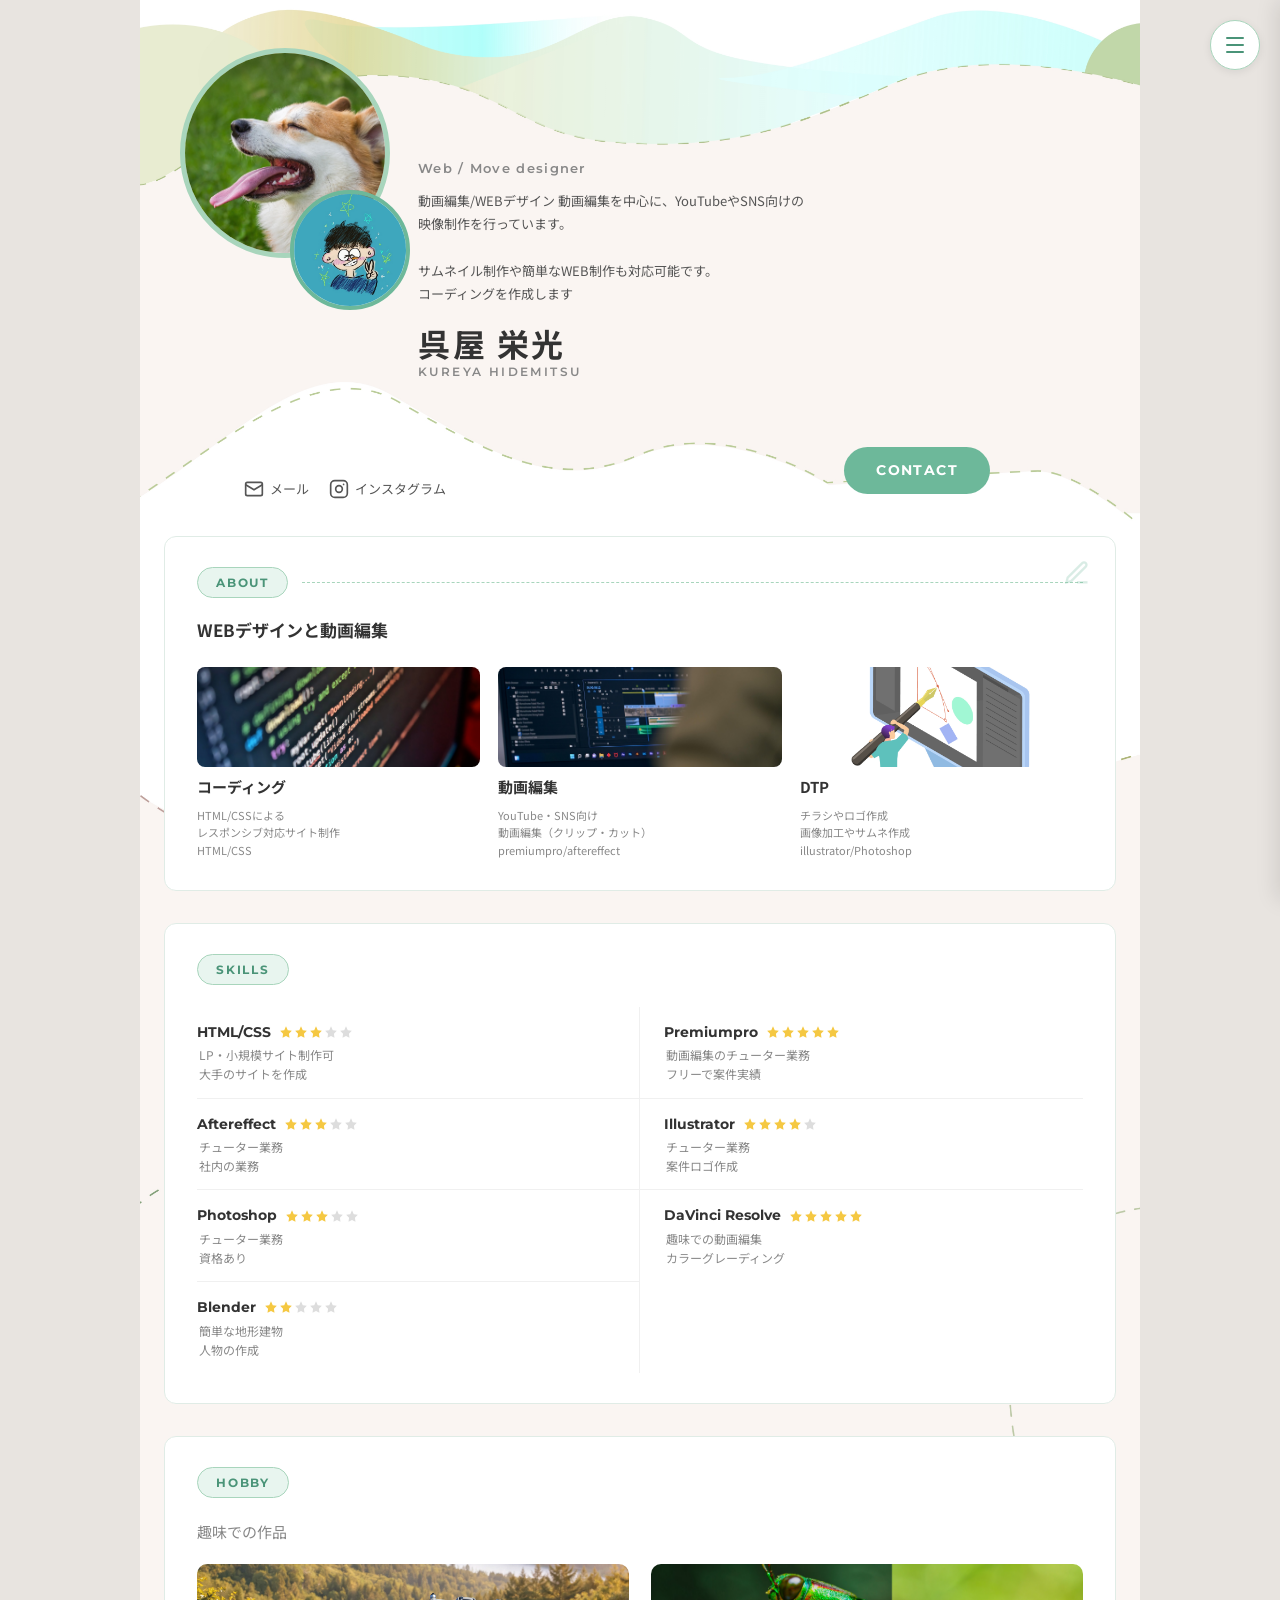
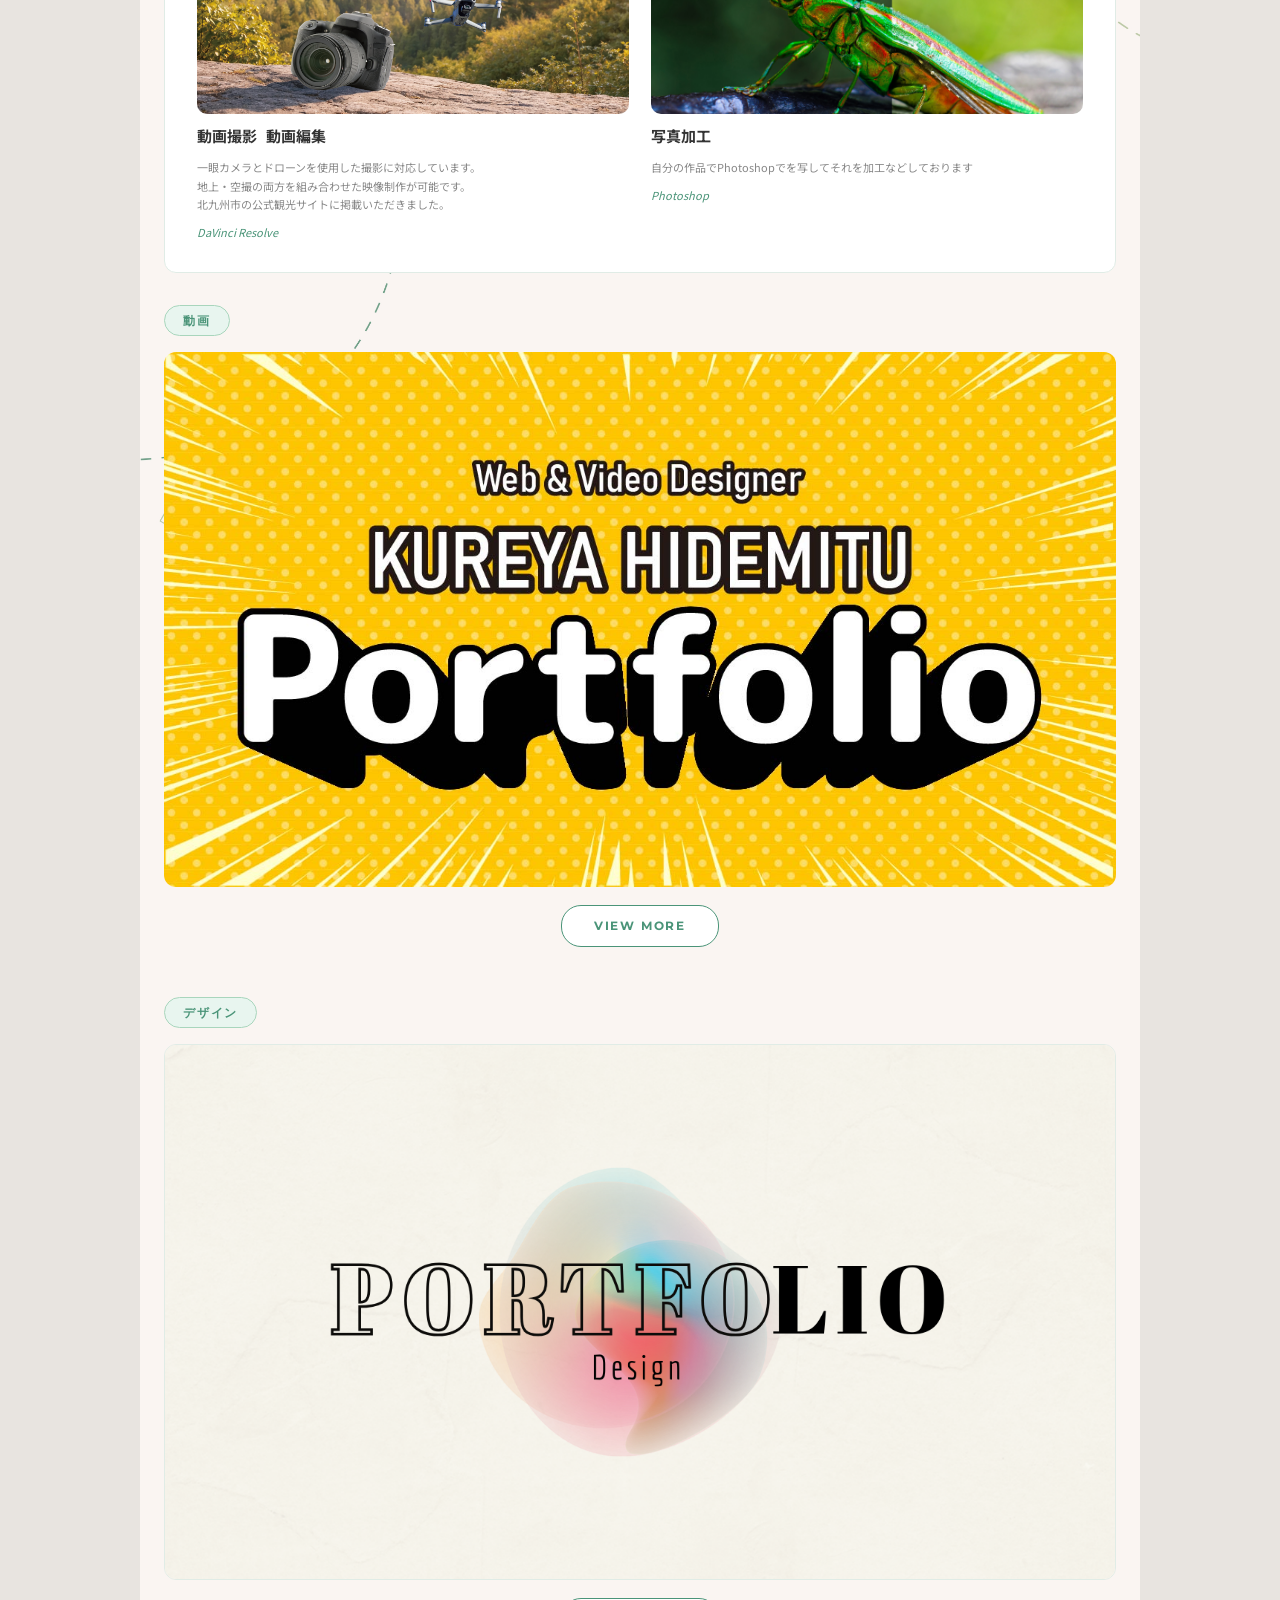
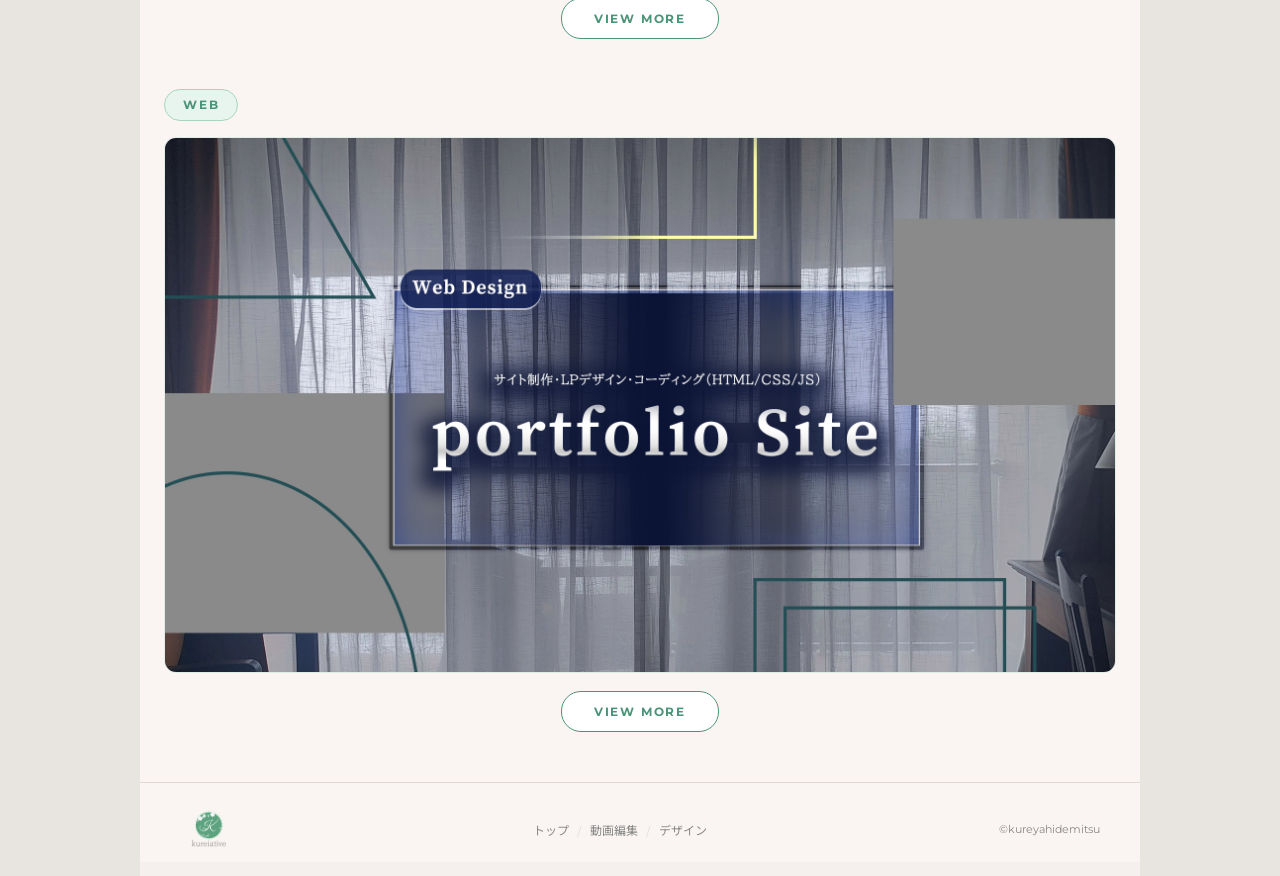
==== commit 26c33c1e: "Update index.html" ====
--- a/index.html
+++ b/index.html
@@ -5,7 +5,7 @@
   <meta name="viewport" content="width=device-width, initial-scale=1.0">
   <title>呉屋 栄光 | Web / Move designer</title>
   <link href="https://fonts.googleapis.com/css2?family=Noto+Sans+JP:wght@300;400;500;700&family=Montserrat:wght@400;600;700;900&family=Playfair+Display:wght@700&display=swap" rel="stylesheet">
-  <link rel="stylesheet" href="style.css?v=6">
+<link rel="stylesheet" href="stylesheet.css">
 </head>
 <body>
 
@@ -274,7 +274,7 @@
       <img src="02_Assets/Picture/design portfolio.png">
     </div>
     <div class="works-footer">
-      <a href="DigitalDesign/index_design.html" class="btn-view-more">VIEW MORE</a>
+      <a href="DigitalDesign/indexdesign.html" class="btn-view-more">VIEW MORE</a>
     </div>
   </div>
 
--- a/stylesheet.css
+++ b/stylesheet.css
@@ -0,0 +1,850 @@
+*, *::before, *::after { box-sizing: border-box; margin: 0; padding: 0; }
+:root {
+  --green: #6db89a;
+  --green-light: #a8d5bc;
+  --green-dark: #4a9478;
+  --green-pale: #e8f5ef;
+  --yellow: #f5c842;
+  --text-dark: #333;
+  --text-mid: #555;
+  --text-light: #888;
+  --white: #fff;
+  --bg: #f5f0ed;
+  --radius: 12px;
+}
+html { scroll-behavior: smooth; background: #e8e4e0; }
+body {
+  font-family: 'Noto Sans JP', sans-serif;
+  background: #f5f0ed url('02_Assets/Picture/Web\ 1920\ –\ 4@2x.jpg') top center / 100% no-repeat;
+  color: var(--text-dark);
+  line-height: 1.6;
+  max-width: 1000px;
+  margin: 0 auto;
+  overflow-x: hidden;
+  position: relative;
+}
+
+/* ================================================
+   HERO
+   ================================================ */
+.hero {
+  padding: clamp(24px, 6vw, 48px) clamp(16px, 4vw, 40px) clamp(20px, 4vw, 36px);
+  display: flex;
+  gap: clamp(12px, 3vw, 28px);
+  align-items: flex-start;
+  position: relative;
+}
+.hero-avatars {
+  display: flex;
+  flex-direction: column;
+  flex-shrink: 0;
+  position: relative;
+}
+.avatar-photo {
+  width: clamp(100px, 28vw, 210px);
+  height: clamp(100px, 28vw, 210px);
+  border-radius: 50%;
+  overflow: hidden;
+  border: clamp(3px, 0.8vw, 5px) solid var(--green-light);
+}
+.avatar-photo img {
+  width: 100%;
+  height: 100%;
+  object-fit: cover;
+}
+.avatar-illust {
+  width: clamp(55px, 16vw, 120px);
+  height: clamp(55px, 16vw, 120px);
+  border-radius: 50%;
+  overflow: hidden;
+  border: clamp(2px, 0.5vw, 4px) solid var(--green);
+  position: absolute;
+  bottom: clamp(-10px, -2vw, -5px);
+  right: clamp(-20px, -5vw, -30px);
+  top:142px
+}
+.avatar-illust img {
+  width: 100%;
+  height: 100%;
+  object-fit: cover;
+}
+
+.hero-content {
+  flex: 1;
+  padding-top: clamp(20px, 5vw, 50px);
+  min-width: 0;
+  padding-top: 110px;
+}
+.hero-role {
+  font-family: 'Montserrat', sans-serif;
+  font-size: clamp(10px, 2.4vw, 13px);
+  font-weight: 600;
+  color: var(--text-light);
+  letter-spacing: .1em;
+  margin-bottom: clamp(4px, 1.2vw, 10px);
+}
+.hero-desc {
+  font-size: clamp(9px, 2.2vw, 13px);
+  color: var(--text-mid);
+  line-height: 1.8;
+  margin-bottom: clamp(10px, 2.5vw, 18px);
+  word-break: break-word;
+}
+.hero-name-jp {
+  font-size: clamp(20px, 5.5vw, 32px);
+  font-weight: 700;
+  letter-spacing: .08em;
+  line-height: 1.2;
+}
+.hero-name-en {
+  font-family: 'Montserrat', sans-serif;
+  font-size: clamp(9px, 2.2vw, 12px);
+  font-weight: 600;
+  letter-spacing: .2em;
+  color: var(--text-light);
+  margin-bottom: clamp(12px, 3vw, 20px);
+}
+.hero-actions {
+  display: flex;
+  align-items: center;
+  justify-content: flex-end;
+  gap: clamp(12px, 3vw, 20px);
+  flex-wrap: wrap;
+  margin: 66px 110px -1px 0px;
+}
+.btn-contact {
+  font-family: 'Montserrat', sans-serif;
+  font-size: clamp(11px, 2.6vw, 14px);
+  font-weight: 700;
+  letter-spacing: .1em;
+  color: var(--white);
+  background: var(--green);
+  border: none;
+  border-radius: 24px;
+  padding: clamp(8px, 2vw, 12px) clamp(20px, 5vw, 32px);
+  cursor: pointer;
+  transition: background .2s, transform .15s;
+  text-decoration: none;
+  display: inline-block;
+}
+.btn-contact:hover {
+  background: var(--green-dark);
+  transform: translateY(-2px);
+}
+.hero-links {
+  display: flex;
+  gap: clamp(10px, 3vw, 20px);
+  align-items: center;
+  flex-wrap: wrap;
+  margin-left: -174px;
+  margin-top: -15px;
+}
+.hero-link {
+  display: flex;
+  align-items: center;
+  gap: clamp(3px, 0.8vw, 6px);
+  font-size: clamp(10px, 2.4vw, 13px);
+  color: var(--text-mid);
+  text-decoration: none;
+  transition: color .2s;
+}
+.hero-link:hover { color: var(--green-dark); }
+.hero-link svg {
+  width: clamp(14px, 3.5vw, 20px);
+  height: clamp(14px, 3.5vw, 20px);
+  flex-shrink: 0;
+}
+
+/* スマホ用ヒーローバナー — PCでは非表示 */
+.hero-banner-sp {
+  display: none;
+}
+
+/* ================================================
+   SECTION LABEL
+   ================================================ */
+.section-label {
+  display: inline-flex;
+  align-items: center;
+  font-family: 'Montserrat', sans-serif;
+  font-size: clamp(10px, 2.4vw, 12px);
+  font-weight: 700;
+  letter-spacing: .15em;
+  color: var(--green-dark);
+  background: var(--green-pale);
+  border: 1.5px solid var(--green-light);
+  border-radius: 20px;
+  padding: clamp(3px, 0.8vw, 5px) clamp(12px, 3vw, 18px);
+  margin-bottom: clamp(14px, 3.5vw, 22px);
+  text-transform: uppercase;
+  white-space: nowrap;
+}
+
+/* ABOUT label with dashed line */
+.section-label-line {
+  display: flex;
+  align-items: center;
+  gap: clamp(8px, 2vw, 14px);
+  margin-bottom: clamp(10px, 2.5vw, 18px);
+}
+.section-label-line .section-label {
+  margin-bottom: 0;
+  flex-shrink: 0;
+}
+.section-label-line::after {
+  content: '';
+  flex: 1;
+  border-top: 1.5px dashed var(--green-light);
+}
+
+/* ================================================
+   ABOUT
+   ================================================ */
+.about {
+  margin: 0 clamp(10px, 3vw, 24px) clamp(18px, 4vw, 32px);
+  background: var(--white);
+  border-radius: var(--radius);
+  padding: clamp(18px, 4.5vw, 30px) clamp(16px, 4vw, 32px);
+  border: 1px solid #e0ece6;
+  position: relative;
+  z-index: 1;
+}
+.about-title {
+  font-size: clamp(13px, 3.2vw, 17px);
+  font-weight: 700;
+  margin-bottom: clamp(14px, 3.5vw, 24px);
+}
+.about-pen {
+  position: absolute;
+  top: clamp(14px, 3.5vw, 22px);
+  right: clamp(14px, 3.5vw, 24px);
+  opacity: .25;
+  width: clamp(20px, 5vw, 28px);
+  height: clamp(20px, 5vw, 28px);
+}
+.about-cards {
+  display: grid;
+  grid-template-columns: repeat(3, 1fr);
+  gap: clamp(8px, 2.5vw, 18px);
+}
+.about-card {
+  display: flex;
+  flex-direction: column;
+  gap: clamp(4px, 1.2vw, 8px);
+}
+.about-card-img {
+  width: 100%;
+  height: clamp(55px, 16vw, 100px);
+  border-radius: 8px;
+  overflow: hidden;
+}
+.about-card-img img {
+  width: 100%;
+  height: 100%;
+  object-fit: cover;
+}
+.about-card-name {
+  font-size: clamp(11px, 2.8vw, 15px);
+  font-weight: 700;
+}
+.about-card-tags {
+  font-size: clamp(8px, 2vw, 11px);
+  color: var(--text-light);
+  line-height: 1.6;
+}
+
+/* ================================================
+   SKILLS
+   ================================================ */
+.skills {
+  margin: 0 clamp(10px, 3vw, 24px) clamp(18px, 4vw, 32px);
+  background: var(--white);
+  border-radius: var(--radius);
+  padding: clamp(18px, 4.5vw, 30px) clamp(16px, 4vw, 32px);
+  border: 1px solid #e0ece6;
+  position: relative;
+  z-index: 1;
+}
+.skills-grid {
+  display: grid;
+  grid-template-columns: 1fr 1fr;
+  gap: 0;
+}
+.skill-item {
+  padding: clamp(8px, 2vw, 14px) 0;
+  border-bottom: 1px solid #f0f0f0;
+}
+.skill-item:nth-child(odd) {
+  padding-right: clamp(8px, 2.5vw, 24px);
+  border-right: 1px solid #f0f0f0;
+}
+.skill-item:nth-child(even) {
+  padding-left: clamp(8px, 2.5vw, 24px);
+}
+.skill-item:nth-last-child(-n+2) {
+  border-bottom: none;
+}
+.skill-name {
+  font-family: 'Montserrat', sans-serif;
+  font-size: clamp(11px, 2.8vw, 14px);
+  font-weight: 700;
+  display: flex;
+  align-items: center;
+  gap: clamp(4px, 1.2vw, 8px);
+  margin-bottom: 2px;
+  flex-wrap: wrap;
+}
+.stars {
+  display: inline-flex;
+  gap: 1px;
+}
+.star {
+  width: clamp(10px, 2.6vw, 14px);
+  height: clamp(10px, 2.6vw, 14px);
+  fill: var(--yellow);
+}
+.star.empty { fill: #ddd; }
+.skill-desc {
+  font-size: clamp(9px, 2.2vw, 12px);
+  color: var(--text-light);
+  line-height: 1.6;
+  padding-left: 2px;
+}
+
+/* ================================================
+   HOBBY
+   ================================================ */
+.hobby {
+  margin: 0 clamp(10px, 3vw, 24px) clamp(18px, 4vw, 32px);
+  background: var(--white);
+  border-radius: var(--radius);
+  padding: clamp(18px, 4.5vw, 30px) clamp(16px, 4vw, 32px);
+  border: 1px solid #e0ece6;
+  position: relative;
+  z-index: 1;
+}
+/* Decorative dots on the left edge */
+
+.hobby-deco::before,
+.hobby-deco::after {
+  content: '';
+  width: clamp(6px, 1.5vw, 10px);
+  height: clamp(6px, 1.5vw, 10px);
+  border-radius: 50%;
+  background: var(--green-light);
+  opacity: 0.5;
+}
+.hobby-title {
+  font-size: clamp(12px, 2.8vw, 15px);
+  color: var(--text-light);
+  margin-bottom: clamp(12px, 3vw, 20px);
+}
+.hobby-cards {
+  display: grid;
+  grid-template-columns: repeat(2, 1fr);
+  gap: clamp(10px, 3vw, 22px);
+}
+.hobby-card {
+  display: flex;
+  flex-direction: column;
+  gap: clamp(5px, 1.5vw, 10px);
+}
+.hobby-card-img {
+  width: 100%;
+  height: clamp(80px, 22vw, 150px);
+  border-radius: 10px;
+  overflow: hidden;
+}
+.hobby-card-img img {
+  width: 100%;
+  height: 100%;
+  object-fit: cover;
+}
+.hobby-card-name {
+  font-size: clamp(11px, 2.8vw, 15px);
+  font-weight: 700;
+}
+.hobby-card-desc {
+  font-size: clamp(8px, 2vw, 11px);
+  color: var(--text-light);
+  line-height: 1.7;
+}
+.hobby-card-tool {
+  font-size: clamp(8px, 1.8vw, 11px);
+  color: var(--green-dark);
+  font-style: italic;
+}
+
+/* ================================================
+   WORKS
+   ================================================ */
+.works-section {
+  margin: 0 clamp(10px, 3vw, 24px) clamp(18px, 4vw, 32px);
+  position: relative;
+  z-index: 1;
+}
+.works-block {
+  margin-bottom: clamp(18px, 4vw, 32px);
+}
+.works-block:last-child {
+  margin-bottom: 0;
+}
+.works-block .section-label {
+  margin-bottom: clamp(10px, 2.5vw, 16px);
+}
+.video-banner {
+  border-radius: var(--radius);
+  overflow: hidden;
+}
+.video-banner img {
+  width: 100%;
+  display: block;
+}
+.design-banner {
+  border-radius: var(--radius);
+  overflow: hidden;
+  border: 1px solid #e0ece6;
+  background: var(--white);
+}
+.design-banner img {
+  width: 100%;
+  display: block;
+}
+.works-footer {
+  padding: clamp(10px, 2.5vw, 18px) 0;
+  text-align: center;
+}
+.btn-view-more {
+  font-family: 'Montserrat', sans-serif;
+  font-size: clamp(10px, 2.4vw, 12px);
+  font-weight: 700;
+  letter-spacing: .15em;
+  color: var(--green-dark);
+  background: var(--white);
+  border: 1.5px solid var(--green-dark);
+  border-radius: 20px;
+  padding: clamp(6px, 1.5vw, 10px) clamp(18px, 5vw, 32px);
+  cursor: pointer;
+  transition: all .2s;
+  text-decoration: none;
+  display: inline-block;
+}
+.btn-view-more:hover {
+  background: var(--green-dark);
+  color: var(--white);
+  transform: translateY(-1px);
+}
+
+/* ================================================
+   FOOTER
+   ================================================ */
+.footer-nav {
+  padding: clamp(14px, 3.5vw, 24px) clamp(16px, 4vw, 40px);
+  display: flex;
+  justify-content: space-between;
+  align-items: center;
+  border-top: 1px solid #e0d8d2;
+  gap: clamp(8px, 2vw, 16px);
+  position: relative;
+  z-index: 1;
+}
+.footer-logo-wrap {
+  flex-shrink: 0;
+}
+.footer-logo {
+  width: clamp(30px, 8vw, 60px);
+  height: auto;
+  display: block;
+}
+.footer-links-wrap {
+  display: flex;
+  gap: clamp(4px, 1.2vw, 8px);
+  align-items: center;
+  flex-shrink: 0;
+}
+.footer-link {
+  font-size: clamp(9px, 2.2vw, 12px);
+  color: var(--text-light);
+  text-decoration: none;
+  transition: color .2s;
+  white-space: nowrap;
+}
+.footer-link:hover { color: var(--green-dark); }
+.footer-link-sep {
+  font-size: clamp(9px, 2.2vw, 12px);
+  color: #ddd;
+}
+.footer-copy {
+  font-family: 'Montserrat', sans-serif;
+  font-size: clamp(8px, 2vw, 11px);
+  color: var(--text-light);
+  white-space: nowrap;
+}
+
+/* ================================================
+   HAMBURGER MENU
+   ================================================ */
+.hamburger-nav {
+  position: fixed;
+  top: 0;
+  right: 0;
+  z-index: 1000;
+}
+.hamburger-btn {
+  position: fixed;
+  top: clamp(12px, 3vw, 20px);
+  right: clamp(12px, 3vw, 20px);
+  width: clamp(40px, 10vw, 50px);
+  height: clamp(40px, 10vw, 50px);
+  background: var(--white);
+  border: 1.5px solid var(--green-light);
+  border-radius: 50%;
+  cursor: pointer;
+  display: flex;
+  flex-direction: column;
+  align-items: center;
+  justify-content: center;
+  gap: 5px;
+  padding: 0;
+  transition: box-shadow .2s, transform .2s;
+  box-shadow: 0 2px 8px rgba(0,0,0,0.08);
+  z-index: 1001;
+}
+.hamburger-btn:hover {
+  box-shadow: 0 4px 16px rgba(109,184,154,0.25);
+  transform: scale(1.05);
+}
+.hamburger-line {
+  display: block;
+  width: 18px;
+  height: 2px;
+  background: var(--green-dark);
+  border-radius: 2px;
+  transition: all .3s;
+}
+
+/* Overlay */
+.menu-overlay {
+  position: fixed;
+  top: 0;
+  left: 0;
+  width: 100%;
+  height: 100%;
+  background: rgba(0,0,0,0);
+  pointer-events: none;
+  transition: background .3s;
+  z-index: 999;
+}
+.menu-overlay.active {
+  background: rgba(0,0,0,0.3);
+  pointer-events: auto;
+}
+
+/* Slide-in panel */
+.menu-panel {
+  position: absolute;
+  top: 0;
+  right: 0;
+  width: clamp(240px, 65vw, 320px);
+  height: 100%;
+  background: var(--white);
+  transform: translateX(100%);
+  transition: transform .35s cubic-bezier(0.4, 0, 0.2, 1);
+  padding: clamp(60px, 15vw, 80px) clamp(24px, 6vw, 40px) clamp(24px, 6vw, 40px);
+  display: flex;
+  flex-direction: column;
+  box-shadow: -4px 0 20px rgba(0,0,0,0.1);
+}
+.menu-overlay.active .menu-panel {
+  transform: translateX(0);
+}
+
+/* Close button */
+.menu-close {
+  position: absolute;
+  top: clamp(12px, 3vw, 20px);
+  right: clamp(12px, 3vw, 20px);
+  width: 40px;
+  height: 40px;
+  background: none;
+  border: none;
+  font-size: 28px;
+  color: var(--text-light);
+  cursor: pointer;
+  display: flex;
+  align-items: center;
+  justify-content: center;
+  border-radius: 50%;
+  transition: color .2s, background .2s;
+}
+.menu-close:hover {
+  color: var(--green-dark);
+  background: var(--green-pale);
+}
+
+/* Menu list */
+.menu-list {
+  list-style: none;
+  display: flex;
+  flex-direction: column;
+  gap: 0;
+  flex: 1;
+}
+.menu-list li {
+  border-bottom: 1px solid #f0ece8;
+}
+.menu-list li:last-child {
+  border-bottom: none;
+}
+.menu-item {
+  display: block;
+  padding: clamp(14px, 3.5vw, 18px) 0;
+  font-family: 'Montserrat', sans-serif;
+  font-size: clamp(13px, 3.2vw, 15px);
+  font-weight: 600;
+  letter-spacing: .1em;
+  color: var(--text-dark);
+  text-decoration: none;
+  transition: color .2s, padding-left .2s;
+}
+.menu-item:hover {
+  color: var(--green-dark);
+  padding-left: 8px;
+}
+.menu-item.menu-contact {
+  color: var(--white);
+  background: var(--green);
+  border-radius: 24px;
+  text-align: center;
+  padding: clamp(10px, 2.5vw, 14px) 0;
+  margin-top: clamp(8px, 2vw, 16px);
+  transition: background .2s;
+}
+.menu-item.menu-contact:hover {
+  background: var(--green-dark);
+  padding-left: 0;
+}
+
+/* Menu footer links */
+.menu-footer-links {
+  display: flex;
+  gap: clamp(12px, 3vw, 20px);
+  padding-top: clamp(16px, 4vw, 24px);
+  border-top: 1px solid #f0ece8;
+  margin-top: auto;
+}
+.menu-footer-links a {
+  font-size: clamp(10px, 2.4vw, 12px);
+  color: var(--text-light);
+  text-decoration: none;
+  transition: color .2s;
+}
+.menu-footer-links a:hover {
+  color: var(--green-dark);
+}
+
+/* Skill icon — PCでは非表示、スマホで表示 */
+.skill-icon {
+  display: none;
+  width: 40px;
+  height: 40px;
+  border-radius: 8px;
+  object-fit: contain;
+  flex-shrink: 0;
+}
+.skill-info {
+  flex: 1;
+  min-width: 0;
+}
+
+/* ================================================
+   ANIMATIONS
+   ================================================ */
+@keyframes fadeUp {
+  from { opacity: 0; transform: translateY(20px); }
+  to   { opacity: 1; transform: translateY(0); }
+}
+.hero          { animation: fadeUp .6s ease both; }
+.about         { animation: fadeUp .6s .1s ease both; }
+.skills        { animation: fadeUp .6s .2s ease both; }
+.hobby         { animation: fadeUp .6s .3s ease both; }
+.works-section { animation: fadeUp .6s .4s ease both; }
+
+/* ================================================
+   RESPONSIVE — スマホ版 (640px以下)
+   ================================================ */
+@media (max-width: 640px) {
+
+  /* --- 背景をスマホ用に切り替え --- */
+  body {
+    background-image: url('02_Assets/Picture/kanashi-YRgaOQkuhLE-unsplash.jpg');
+  }
+
+  /* --- HERO: 縦並び --- */
+  .hero {
+    flex-direction: column;
+    align-items: center;
+    text-align: center;
+    padding: 0 0 24px;
+    gap: 0;
+  }
+
+  /* --- ヒーローバナー（犬写真）表示 --- */
+  .hero-banner-sp {
+    display: block;
+    width: 100%;
+    height: 55vw;
+    max-height: 280px;
+    overflow: hidden;
+    border-radius: 0 0 20px 20px;
+  }
+  .hero-banner-sp img {
+    width: 100%;
+    height: 100%;
+    object-fit: cover;
+    object-position: center 30%;
+    display: none;
+  }
+
+  /* --- アバター: 丸写真非表示、イラストをバナー下に重ねる --- */
+  .hero-avatars {
+    margin-top: -95px;
+    margin-bottom: 8px;
+    align-self: flex-start;
+    margin-left: 24px;
+  }
+  .avatar-photo {
+    display: none;
+  }
+  .avatar-illust {
+    position: relative !important;
+    top: 90px !important;
+    right: auto !important;
+    bottom: auto !important;
+    width: 90px;
+    height: 90px;
+    border-width: 3px;
+    box-shadow: 0 2px 10px rgba(0,0,0,0.15);
+  }
+
+  .hero-content {
+    padding: 50 20px !important;
+  }
+  .hero-role {
+    font-size: 13px;
+    margin-bottom: 8px;
+  }
+  .hero-desc {
+    font-size: 14px;
+    line-height: 1.8;
+  }
+  .hero-desc br { display: none; }
+  .hero-name-jp {
+    font-size: 28px;
+    margin-top: 4px;
+  }
+  .hero-name-en {
+    font-size: 11px;
+    margin-bottom: 16px;
+  }
+  .hero-actions {
+    justify-content: center !important;
+    margin: 16px 0 12px !important;
+  }
+  .btn-contact {
+    font-size: 15px;
+    padding: 12px 40px;
+  }
+  .hero-links {
+    justify-content: center;
+    margin: 0 !important;
+    gap: 20px;
+  }
+  .hero-link {
+    font-size: 13px;
+  }
+
+  /* --- 全セクション余白 --- */
+  .about, .skills, .hobby, .works-section {
+    margin: 0 10px 20px;
+    padding: 18px 14px;
+  }
+
+  /* --- ABOUT: 1列 --- */
+  .about-cards {
+    grid-template-columns: 1fr;
+    gap: 16px;
+  }
+  .about-card-img {
+    height: 140px;
+  }
+
+  /* --- SKILLS: 1列カード + アイコン表示 --- */
+  .skills-grid {
+    grid-template-columns: 1fr;
+    gap: 0;
+  }
+  .skill-item {
+    display: flex;
+    align-items: center;
+    gap: 14px;
+    padding: 14px 12px !important;
+    border-right: none !important;
+    border-bottom: 1px solid #f0f0f0;
+    background: var(--white);
+    border-radius: 10px;
+    margin-bottom: 8px;
+    box-shadow: 0 1px 4px rgba(0,0,0,0.04);
+  }
+  .skill-item:last-child {
+    margin-bottom: 0;
+  }
+  .skill-icon {
+    display: block;
+    width: 40px;
+    height: 40px;
+  }
+  .skill-name {
+    font-size: 14px;
+    flex-wrap: nowrap;
+  }
+  .skill-desc {
+    display: none;
+  }
+  .stars { gap: 2px; }
+  .star { width: 14px; height: 14px; }
+
+  /* --- HOBBY: 1列 --- */
+  .hobby-cards {
+    grid-template-columns: 1fr;
+    gap: 18px;
+  }
+  .hobby-card-img {
+    height: 160px;
+  }
+
+  /* --- WORKS --- */
+  .works-block {
+    margin-bottom: 20px;
+  }
+
+  /* --- FOOTER: 縦並び中央寄せ --- */
+  .footer-nav {
+    flex-direction: column;
+    gap: 12px;
+    text-align: center;
+    padding: 20px 16px;
+  }
+  .footer-links-wrap {
+    justify-content: center;
+  }
+}
+
+/* ================================================
+   極小画面 (430px未満はスクロール)
+   ================================================ */
+@media (max-width: 429px) {
+  body {
+    width: 100%;
+  }
+}
